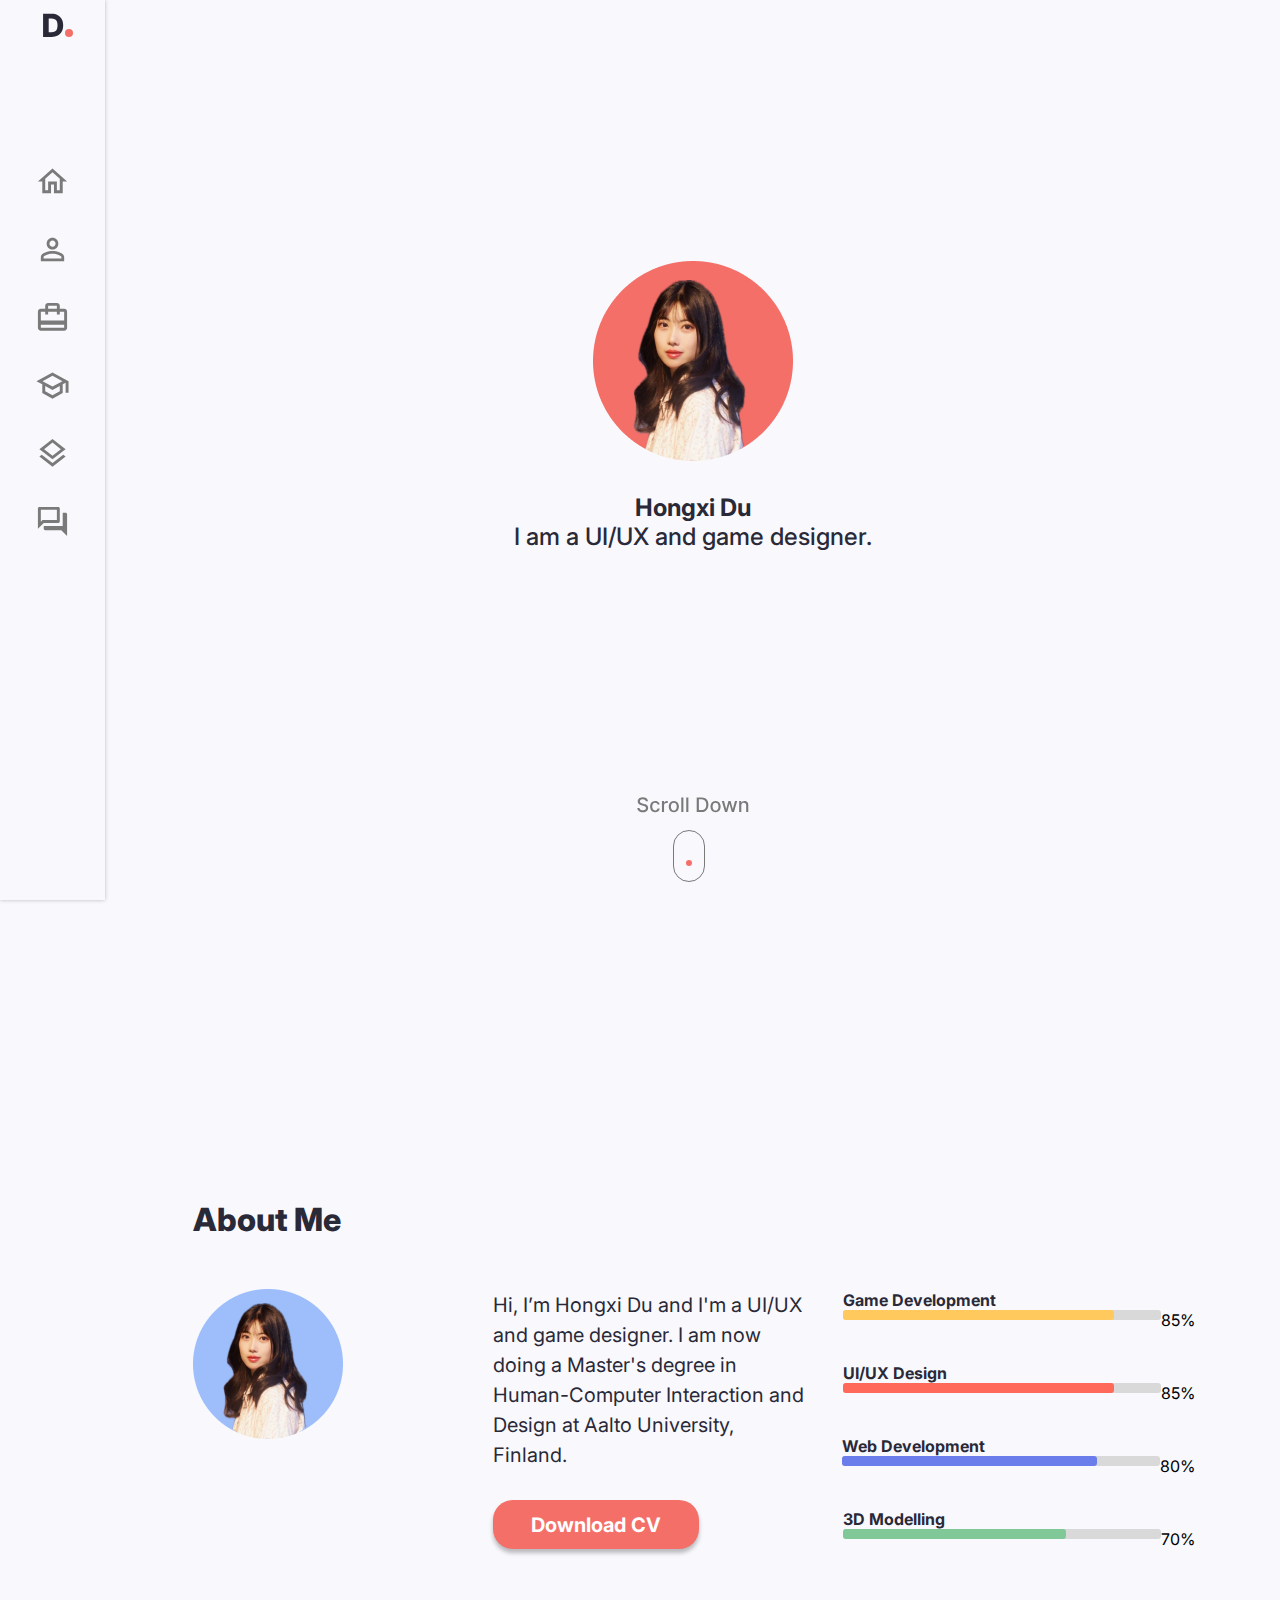
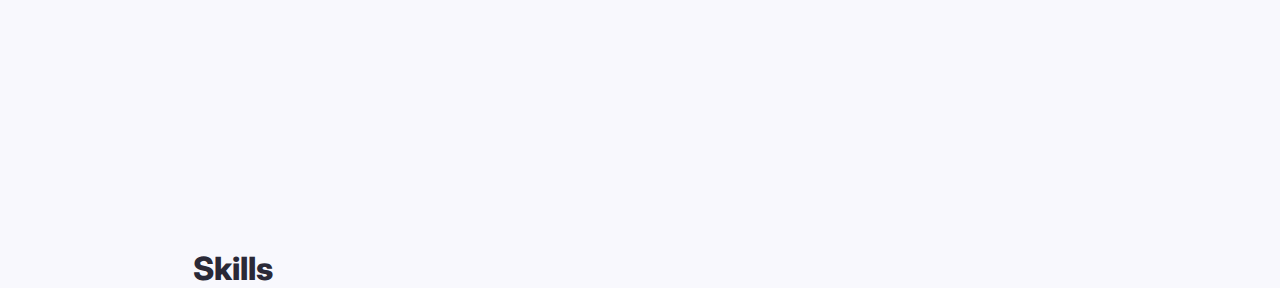
==== index.html @ 52466a4f "1st commit" ====
<html lang="en">

<head>
    <meta charset="UTF-8">
    <meta name="viewport" content="width=device-width, initial-scale=1.0">
    <title>Hongxi's Portfolio</title>
    <link rel="stylesheet" href="styles.css">
    <link href="https://fonts.googleapis.com/css2?family=Inter:wght@100;200;300;400;500;600;700;800;900&display=swap"
        rel="stylesheet">
    <script src="script.js"></script>
</head>

<body>
    <div class="navbar-container">
        <nav class="navbar">
            <a href="#home" class="logo">

                <img src="portfolio icons/Logo.svg" alt="Logo">
            </a>
            <a href="#home" class="nav-icon">
                <svg class="icon" width="35" height="35" viewBox="0 0 35 35" xmlns="http://www.w3.org/2000/svg">
                    <path
                        d="M17.5 8.29792L24.7917 14.8604V26.25H21.875V17.5H13.125V26.25H10.2084V14.8604L17.5 8.29792ZM17.5 4.375L2.91669 17.5H7.29169V29.1667H16.0417V20.4167H18.9584V29.1667H27.7084V17.5H32.0834L17.5 4.375Z" />
                </svg>
            </a>
            <a href="#about" class="nav-icon">
                <svg class="icon" width="35" height="35" viewBox="0 0 35 35" xmlns="http://www.w3.org/2000/svg">
                    <path
                        d="M17.5 8.60416C17.9022 8.60416 18.3004 8.68338 18.6719 8.83728C19.0435 8.99119 19.3811 9.21677 19.6655 9.50115C19.9499 9.78553 20.1755 10.1231 20.3294 10.4947C20.4833 10.8663 20.5625 11.2645 20.5625 11.6667C20.5625 12.0688 20.4833 12.4671 20.3294 12.8386C20.1755 13.2102 19.9499 13.5478 19.6655 13.8322C19.3811 14.1166 19.0435 14.3421 18.6719 14.496C18.3004 14.6499 17.9022 14.7292 17.5 14.7292C16.6878 14.7292 15.9088 14.4065 15.3345 13.8322C14.7601 13.2578 14.4375 12.4789 14.4375 11.6667C14.4375 10.8544 14.7601 10.0755 15.3345 9.50115C15.9088 8.92682 16.6878 8.60416 17.5 8.60416ZM17.5 21.7292C21.8312 21.7292 26.3958 23.8583 26.3958 24.7917V26.3958H8.60415V24.7917C8.60415 23.8583 13.1687 21.7292 17.5 21.7292ZM17.5 5.83333C14.2771 5.83333 11.6666 8.44374 11.6666 11.6667C11.6666 14.8896 14.2771 17.5 17.5 17.5C20.7229 17.5 23.3333 14.8896 23.3333 11.6667C23.3333 8.44374 20.7229 5.83333 17.5 5.83333ZM17.5 18.9583C13.6062 18.9583 5.83331 20.9125 5.83331 24.7917V29.1667H29.1666V24.7917C29.1666 20.9125 21.3937 18.9583 17.5 18.9583Z" />
                </svg>
            </a>
            <a href="#skills" class="nav-icon">
                <svg class="icon" width="35" height="35" viewBox="0 0 35 35" xmlns="http://www.w3.org/2000/svg">
                    <path
                        d="M29.1667 8.75H24.7917V5.83334C24.7917 4.21459 23.4938 2.91667 21.875 2.91667H13.125C11.5063 2.91667 10.2084 4.21459 10.2084 5.83334V8.75H5.83335C4.2146 8.75 2.91669 10.0479 2.91669 11.6667V27.7083C2.91669 29.3271 4.2146 30.625 5.83335 30.625H29.1667C30.7854 30.625 32.0834 29.3271 32.0834 27.7083V11.6667C32.0834 10.0479 30.7854 8.75 29.1667 8.75ZM13.125 5.83334H21.875V8.75H13.125V5.83334ZM29.1667 27.7083H5.83335V24.7917H29.1667V27.7083ZM29.1667 20.4167H5.83335V11.6667H10.2084V14.5833H13.125V11.6667H21.875V14.5833H24.7917V11.6667H29.1667V20.4167Z" />
                </svg>
            </a>
            <a href="#education" class="nav-icon">
                <svg class="icon" width="35" height="35" viewBox="0 0 35 35" xmlns="http://www.w3.org/2000/svg">
                    <path
                        d="M17.5 4.375L1.45831 13.125L7.29165 16.3042V25.0542L17.5 30.625L27.7083 25.0542V16.3042L30.625 14.7146V24.7917H33.5416V13.125L17.5 4.375ZM27.4458 13.125L17.5 18.55L7.55415 13.125L17.5 7.7L27.4458 13.125ZM24.7916 23.3188L17.5 27.3L10.2083 23.3188V17.8938L17.5 21.875L24.7916 17.8938V23.3188Z" />
                </svg>
            </a>
            <a href="#projects" class="nav-icon">
                <svg class="icon" width="35" height="35" viewBox="0 0 35 35" xmlns="http://www.w3.org/2000/svg">
                    <path
                        d="M17.4854 27.0375L6.7375 18.6813L4.375 20.5187L17.5 30.7271L30.625 20.5187L28.2479 18.6667L17.4854 27.0375ZM17.5 23.3333L28.2333 14.9771L30.625 13.125L17.5 2.91667L4.375 13.125L6.75208 14.9771L17.5 23.3333ZM17.5 6.60625L25.8708 13.125L17.5 19.6438L9.12917 13.125L17.5 6.60625Z" />
                </svg>
            </a>
            <a href="#contact" class="nav-icon">
                <svg class="icon" width="35" height="35" viewBox="0 0 35 35" xmlns="http://www.w3.org/2000/svg">
                    <path
                        d="M21.875 5.83333V16.0417H7.5396L5.83335 17.7479V5.83333H21.875ZM23.3334 2.91667H4.37502C3.57294 2.91667 2.91669 3.57292 2.91669 4.375V24.7917L8.75002 18.9583H23.3334C24.1354 18.9583 24.7917 18.3021 24.7917 17.5V4.375C24.7917 3.57292 24.1354 2.91667 23.3334 2.91667ZM30.625 8.75H27.7084V21.875H8.75002V24.7917C8.75002 25.5938 9.40627 26.25 10.2084 26.25H26.25L32.0834 32.0833V10.2083C32.0834 9.40625 31.4271 8.75 30.625 8.75Z" />
                </svg>
            </a>
        </nav>
    </div>

    <main>
        <section id="home" class="home-container">
            <div class="profile">
                <img src="portfolio icons/Photo.png" alt="Profile photo">
                <p class="profile-title">Hongxi Du</p>
                <p class="profile-description">I am a UI/UX and game designer. </p>
            </div>
            <div class="scroll-container">
                <a href="#about">
                    <svg width="114" height="89" viewBox="0 0 114 89" fill="none" xmlns="http://www.w3.org/2000/svg">
                        <rect x="37.5" y="37.5" width="31" height="51" rx="15.5" stroke="#7A7A7A" />
                        <circle cx="53" cy="70" r="3" fill="#F56F69" />
                        <path
                            d="M9.82227 8.27557C9.74651 7.60322 9.43401 7.08239 8.88477 6.71307C8.33552 6.33902 7.64424 6.15199 6.8109 6.15199C6.21431 6.15199 5.69821 6.24669 5.26261 6.43608C4.827 6.62074 4.48846 6.87642 4.24698 7.20312C4.01024 7.52509 3.89187 7.89205 3.89187 8.30398C3.89187 8.64962 3.97236 8.94792 4.13335 9.19886C4.29907 9.44981 4.5145 9.66051 4.77965 9.83097C5.04954 9.99669 5.33836 10.1364 5.64613 10.25C5.95389 10.3589 6.24982 10.4489 6.53391 10.5199L7.95437 10.8892C8.41838 11.0028 8.89424 11.1567 9.38192 11.3509C9.86961 11.545 10.3218 11.8007 10.7385 12.1179C11.1551 12.4351 11.4913 12.8281 11.747 13.2969C12.0074 13.7656 12.1376 14.3267 12.1376 14.9801C12.1376 15.804 11.9245 16.5355 11.4984 17.1747C11.077 17.8139 10.4638 18.3182 9.65891 18.6875C8.85872 19.0568 7.89045 19.2415 6.75408 19.2415C5.66507 19.2415 4.72283 19.0687 3.92738 18.723C3.13192 18.3774 2.50929 17.8873 2.05948 17.2528C1.60967 16.6136 1.36109 15.8561 1.31374 14.9801H3.51545C3.55806 15.5057 3.72852 15.9437 4.02681 16.294C4.32984 16.6397 4.71573 16.8977 5.18448 17.0682C5.65797 17.2339 6.17643 17.3168 6.73988 17.3168C7.36014 17.3168 7.91175 17.2197 8.39471 17.0256C8.8824 16.8267 9.26592 16.5521 9.54528 16.2017C9.82463 15.8466 9.96431 15.4323 9.96431 14.9588C9.96431 14.5279 9.84121 14.1752 9.59499 13.9006C9.35352 13.6259 9.02444 13.3987 8.60778 13.2188C8.19585 13.0388 7.72946 12.8802 7.20863 12.7429L5.48988 12.2741C4.32511 11.9569 3.40181 11.4905 2.71999 10.875C2.04291 10.2595 1.70437 9.44508 1.70437 8.43182C1.70437 7.59375 1.93164 6.86222 2.38619 6.23722C2.84073 5.61222 3.45626 5.12689 4.23278 4.78125C5.00929 4.43087 5.88524 4.25568 6.86062 4.25568C7.84547 4.25568 8.71431 4.4285 9.46715 4.77415C10.2247 5.11979 10.8213 5.59564 11.2569 6.2017C11.6925 6.80303 11.9198 7.49432 11.9387 8.27557H9.82227ZM19.1848 19.2202C18.129 19.2202 17.2199 18.9811 16.4576 18.5028C15.7 18.0199 15.1176 17.3546 14.7104 16.5071C14.3032 15.6596 14.0996 14.6889 14.0996 13.5952C14.0996 12.4872 14.3079 11.5095 14.7246 10.6619C15.1413 9.80966 15.7284 9.14441 16.486 8.66619C17.2435 8.18797 18.1361 7.94886 19.1635 7.94886C19.9921 7.94886 20.7308 8.10275 21.3794 8.41051C22.0281 8.71354 22.5513 9.13968 22.949 9.68892C23.3515 10.2382 23.5906 10.8797 23.6664 11.6136H21.5996C21.486 11.1023 21.2256 10.6619 20.8184 10.2926C20.4159 9.9233 19.8761 9.73864 19.199 9.73864C18.6072 9.73864 18.0887 9.89489 17.6436 10.2074C17.2033 10.5152 16.86 10.9555 16.6138 11.5284C16.3676 12.0966 16.2445 12.7689 16.2445 13.5455C16.2445 14.3409 16.3652 15.0275 16.6067 15.6051C16.8482 16.1828 17.1891 16.6302 17.6294 16.9474C18.0745 17.2647 18.5977 17.4233 19.199 17.4233C19.6015 17.4233 19.9661 17.3499 20.2928 17.2031C20.6242 17.0516 20.9012 16.8362 21.1238 16.5568C21.351 16.2775 21.5096 15.9413 21.5996 15.5483H23.6664C23.5906 16.2538 23.361 16.8835 22.9775 17.4375C22.5939 17.9915 22.0802 18.4271 21.4363 18.7443C20.7971 19.0616 20.0466 19.2202 19.1848 19.2202ZM25.9373 19V8.09091H27.9899V9.82386H28.1035C28.3024 9.23674 28.6528 8.77509 29.1547 8.43892C29.6613 8.09801 30.2342 7.92756 30.8734 7.92756C31.006 7.92756 31.1622 7.93229 31.3422 7.94176C31.5268 7.95123 31.6712 7.96307 31.7754 7.97727V10.0085C31.6902 9.98485 31.5386 9.95881 31.3208 9.9304C31.103 9.89725 30.8852 9.88068 30.6674 9.88068C30.1655 9.88068 29.7181 9.98722 29.3251 10.2003C28.9368 10.4086 28.6291 10.6998 28.4018 11.0739C28.1745 11.4432 28.0609 11.8646 28.0609 12.3381V19H25.9373ZM37.8176 19.2202C36.7949 19.2202 35.9024 18.9858 35.1401 18.517C34.3778 18.0483 33.7859 17.3925 33.3645 16.5497C32.9431 15.7069 32.7324 14.7221 32.7324 13.5952C32.7324 12.4635 32.9431 11.474 33.3645 10.6264C33.7859 9.77888 34.3778 9.12074 35.1401 8.65199C35.9024 8.18324 36.7949 7.94886 37.8176 7.94886C38.8404 7.94886 39.7329 8.18324 40.4952 8.65199C41.2575 9.12074 41.8494 9.77888 42.2708 10.6264C42.6922 11.474 42.9029 12.4635 42.9029 13.5952C42.9029 14.7221 42.6922 15.7069 42.2708 16.5497C41.8494 17.3925 41.2575 18.0483 40.4952 18.517C39.7329 18.9858 38.8404 19.2202 37.8176 19.2202ZM37.8248 17.4375C38.4876 17.4375 39.0369 17.2623 39.4725 16.9119C39.9081 16.5616 40.2301 16.0952 40.4384 15.5128C40.6515 14.9304 40.758 14.2888 40.758 13.5881C40.758 12.892 40.6515 12.2528 40.4384 11.6705C40.2301 11.0833 39.9081 10.6122 39.4725 10.2571C39.0369 9.90199 38.4876 9.72443 37.8248 9.72443C37.1571 9.72443 36.6032 9.90199 36.1628 10.2571C35.7272 10.6122 35.4029 11.0833 35.1898 11.6705C34.9815 12.2528 34.8773 12.892 34.8773 13.5881C34.8773 14.2888 34.9815 14.9304 35.1898 15.5128C35.4029 16.0952 35.7272 16.5616 36.1628 16.9119C36.6032 17.2623 37.1571 17.4375 37.8248 17.4375ZM47.3968 4.45455V19H45.2733V4.45455H47.3968ZM52.3773 4.45455V19H50.2537V4.45455H52.3773ZM65.4064 19H60.6976V4.45455H65.5556C66.9808 4.45455 68.2047 4.74574 69.2275 5.32812C70.2502 5.90578 71.0338 6.73674 71.5783 7.82102C72.1275 8.90057 72.4022 10.1955 72.4022 11.706C72.4022 13.2211 72.1252 14.5232 71.5712 15.6122C71.022 16.7012 70.2265 17.5393 69.1848 18.1264C68.1432 18.7088 66.8837 19 65.4064 19ZM62.8922 17.0824H65.2857C66.3936 17.0824 67.3146 16.8741 68.0485 16.4574C68.7824 16.036 69.3316 15.4276 69.6962 14.6321C70.0608 13.8319 70.2431 12.8565 70.2431 11.706C70.2431 10.5649 70.0608 9.59659 69.6962 8.80114C69.3364 8.00568 68.7989 7.40199 68.084 6.99006C67.369 6.57812 66.4812 6.37216 65.4206 6.37216H62.8922V17.0824ZM79.5559 19.2202C78.5332 19.2202 77.6407 18.9858 76.8784 18.517C76.1161 18.0483 75.5242 17.3925 75.1028 16.5497C74.6814 15.7069 74.4707 14.7221 74.4707 13.5952C74.4707 12.4635 74.6814 11.474 75.1028 10.6264C75.5242 9.77888 76.1161 9.12074 76.8784 8.65199C77.6407 8.18324 78.5332 7.94886 79.5559 7.94886C80.5787 7.94886 81.4712 8.18324 82.2335 8.65199C82.9958 9.12074 83.5877 9.77888 84.0091 10.6264C84.4305 11.474 84.6412 12.4635 84.6412 13.5952C84.6412 14.7221 84.4305 15.7069 84.0091 16.5497C83.5877 17.3925 82.9958 18.0483 82.2335 18.517C81.4712 18.9858 80.5787 19.2202 79.5559 19.2202ZM79.563 17.4375C80.2259 17.4375 80.7752 17.2623 81.2108 16.9119C81.6464 16.5616 81.9683 16.0952 82.1767 15.5128C82.3897 14.9304 82.4963 14.2888 82.4963 13.5881C82.4963 12.892 82.3897 12.2528 82.1767 11.6705C81.9683 11.0833 81.6464 10.6122 81.2108 10.2571C80.7752 9.90199 80.2259 9.72443 79.563 9.72443C78.8954 9.72443 78.3414 9.90199 77.9011 10.2571C77.4655 10.6122 77.1412 11.0833 76.9281 11.6705C76.7198 12.2528 76.6156 12.892 76.6156 13.5881C76.6156 14.2888 76.7198 14.9304 76.9281 15.5128C77.1412 16.0952 77.4655 16.5616 77.9011 16.9119C78.3414 17.2623 78.8954 17.4375 79.563 17.4375ZM89.0446 19L85.8343 8.09091H88.0289L90.1667 16.1023H90.2733L92.4181 8.09091H94.6127L96.7434 16.0668H96.85L98.9735 8.09091H101.168L97.965 19H95.7988L93.5829 11.1236H93.4196L91.2037 19H89.0446ZM105.307 12.5227V19H103.183V8.09091H105.222V9.86648H105.357C105.608 9.28883 106.001 8.82481 106.536 8.47443C107.075 8.12405 107.755 7.94886 108.574 7.94886C109.317 7.94886 109.968 8.10511 110.527 8.41761C111.086 8.72538 111.519 9.18466 111.827 9.79545C112.135 10.4062 112.289 11.1615 112.289 12.0611V19H110.165V12.3168C110.165 11.526 109.959 10.9081 109.547 10.4631C109.135 10.0133 108.569 9.78835 107.85 9.78835C107.357 9.78835 106.919 9.89489 106.536 10.108C106.157 10.321 105.856 10.6335 105.634 11.0455C105.416 11.4527 105.307 11.9451 105.307 12.5227Z"
                            fill="#7A7A7A" />
                    </svg>
                </a>
            </div>
        </section>

        <section id="about" class="container-offset">
            <div class="about-container">
                <div class="about-left">
                    <p class="title">About Me</p>
                    <div class="about-photo">
                        <img src="portfolio icons/Photosmall.png" alt="Photo">
                    </div>
                </div>

                <div class="about-right">
                    <div class="about-description">
                        <p class="des-text">Hi, I’m Hongxi Du and I'm a UI/UX and game designer. I am now doing a Master's degree in
                            Human-Computer Interaction and Design at Aalto University, Finland.</p>
                        <button class="des-button">Download CV</button>
                    </div>
                    <div class="skills-bar">
                        <div class="bar">
                            <p class="bar-title">Game Development</p>
                            <div class="bar-container">
                                <div class="bar-grey">
                                    <div class="bar-yellow">
                                    </div>
                                </div>
                                <p class="percentage">85%</p>
                            </div>
                        </div>
                        <div class="bar">
                            <p class="bar-title">UI/UX Design</p>
                            <div class="bar-container">
                                <div class="bar-grey">
                                    <div class="bar-red">
                                    </div>
                                </div>
                                <p class="percentage">85%</p>
                            </div>
                        </div>
                        <div class="bar">
                            <p class="bar-title">Web Development</p>
                            <div class="bar-container">
                                <div class="bar-grey">
                                    <div class="bar-blue">
                                    </div>
                                </div>
                                <p class="percentage">80%</p>
                            </div>
                        </div>
                        <div class="bar">
                            <p class="bar-title">3D Modelling</p>
                            <div class="bar-container">
                                <div class="bar-grey">
                                    <div class="bar-green">
                                    </div>
                                </div>
                                <p class="percentage">70%</p>
                            </div>
                        </div>
                    </div>
                </div>
            </div>
        </section>

        <section id="skills" class="container-offset">
            <div class="skills-container">
                <p class="title">Skills</p>
                <div class="skill-blocks">
                    <div class="block">
                        
                    </div>
                </div>
            </div>
        </section>

        <section id="education">
            <!--education-->
        </section>

        <section id="projects">
            <!--projects-->
        </section>

        <section id="contact">
            <!--contact-->
        </section>
    </main>

</body>

</html>
---- styles.css ----
* {
    background-color: #f8f8fd;
    box-sizing: border-box;
    margin: 0;
    padding: 0;
}

body,
html {
    width: 100%;
    height: 100%;
    font-family: 'Inter', sans-serif;
}

.navbar-container {
    position: fixed;
    width: fit-content;
    z-index: 1000;
}

.navbar {
    display: flex;
    flex-direction: column;
    width: 105px;
    height: 100vh;
    align-items: center;
    top: 0%;
    left: 0%;
    box-shadow: 0px 0px 4px 0px rgba(0, 0, 0, 0.25);
}

.logo {
    margin-bottom: 114px;
}

.nav-icon {
    margin-bottom: 33px;
}

.icon {
    fill: #7A7A7A;
}

.icon:hover {
    fill: #f56f69;
    /* Color on hover */
}

.home-container {
    display: flex;
    flex-direction: column;
    justify-content: center;
    /* Center horizontally */
    height: 100vh;
    /* Full viewport height */
    margin-left: 105px;
    /* Offset by the width of the navbar */
    width: calc(100% - 105px);
    /* Take the remaining width */
}

.profile {
    display: flex;
    flex-direction: column;
    width: fit-content;
    align-self: center;
    margin-bottom: 242px;
    margin-top: 242px;
}

.profile p {
    margin: 0px;
}

.profile img {
    display: flex;
    justify-content: center;
    align-items: center;
    align-self: center;
    margin-bottom: 32px;
}

.profile-title {
    color: #2A2937;
    text-align: center;
    font-family: Inter;
    font-size: 24px;
    font-style: normal;
    font-weight: 700;
    line-height: normal;
    margin-bottom: 7px;
}

.profile-description {
    color: #2A2937;
    text-align: center;
    font-family: Inter;
    font-size: 24px;
    font-style: normal;
    font-weight: 500;
    line-height: normal;
}

.scroll-container {
    align-self: center;
    cursor: pointer;
}

.container-offset {
    width: calc(100% - 281px);
    margin-left: 193px;
    margin-right: 88px;
}

.about-container {
    margin-top: 300px;
    display: flex;
    height: fit-content;
}

.about-left {
    width: 30%;
}

.about-right {
    width: 70%;
    display: flex;
    margin-bottom: 300px;
}

.title {
    color: #2A2937;
    font-family: Inter;
    font-size: 32px;
    font-style: normal;
    font-weight: 800;
    line-height: normal;
}

.about-photo {
    margin-top: 50px;
}

.about-description {
    width: 50%;
    margin-top: 90px;
}

.des-text {
    width: 90%;
    color: #2A2937;
    font-family: Inter;
    font-size: 20px;
    font-style: normal;
    font-weight: 400;
    line-height: 30px;
    margin-bottom: 30px;
}

.des-button {
    color: #ffffff;
    background-color: #f56f69;
    font-family: Inter;
    text-align: center;
    font-size: 20px;
    font-style: normal;
    font-weight: 700;
    line-height: 30px;
    border: none;
    width: 206px;
    height: 49px;
    border-radius: 20px;
    box-shadow: 0px 4px 4px 0px rgba(0, 0, 0, 0.25);
    cursor: pointer;
}

.des-button :hover {
    width: 150%;
}

.skills-bar {
    width: 50%;
    margin-top: 90px;
    display: flex;
    flex-direction: column;
    flex-wrap: wrap;
    justify-content: space-between;
    position: relative;
    align-items: flex-end;
}

.bar-container {
    display: flex;
}

.bar-title {
    color: #2A2937;
    font-family: Inter;
    font-size: 16px;
    font-style: normal;
    font-weight: 700;
    line-height: normal;
}

.bar-grey {
    background-color: #d9d9d9;
    /* Light grey color for the unfilled part of the skill bar */
    border-radius: 3px;
    /* Optional: rounds the corners of the bar */
    width: 318px;
    /* Full width of the container */
    height: 10px;
    /* Height of the skill bar */
}

.bar-yellow {
    background-color: #ffc95e;
    /* Light grey color for the unfilled part of the skill bar */
    border-radius: 3px;
    /* Optional: rounds the corners of the bar */
    width: 270.3px;
    /* Full width of the container */
    height: 10px;
}

.bar-red {
    background-color: #FE695A;
    /* Light grey color for the unfilled part of the skill bar */
    border-radius: 3px;
    /* Optional: rounds the corners of the bar */
    width: 270.3px;
    /* Full width of the container */
    height: 10px;
}

.bar-blue {
    background-color: #6B7CEB;
    /* Light grey color for the unfilled part of the skill bar */
    border-radius: 3px;
    /* Optional: rounds the corners of the bar */
    width: 254.4px;
    /* Full width of the container */
    height: 10px;
}

.bar-green {
    background-color: #80C898;
    /* Light grey color for the unfilled part of the skill bar */
    border-radius: 3px;
    /* Optional: rounds the corners of the bar */
    width: 222.6px;
    /* Full width of the container */
    height: 10px;
}
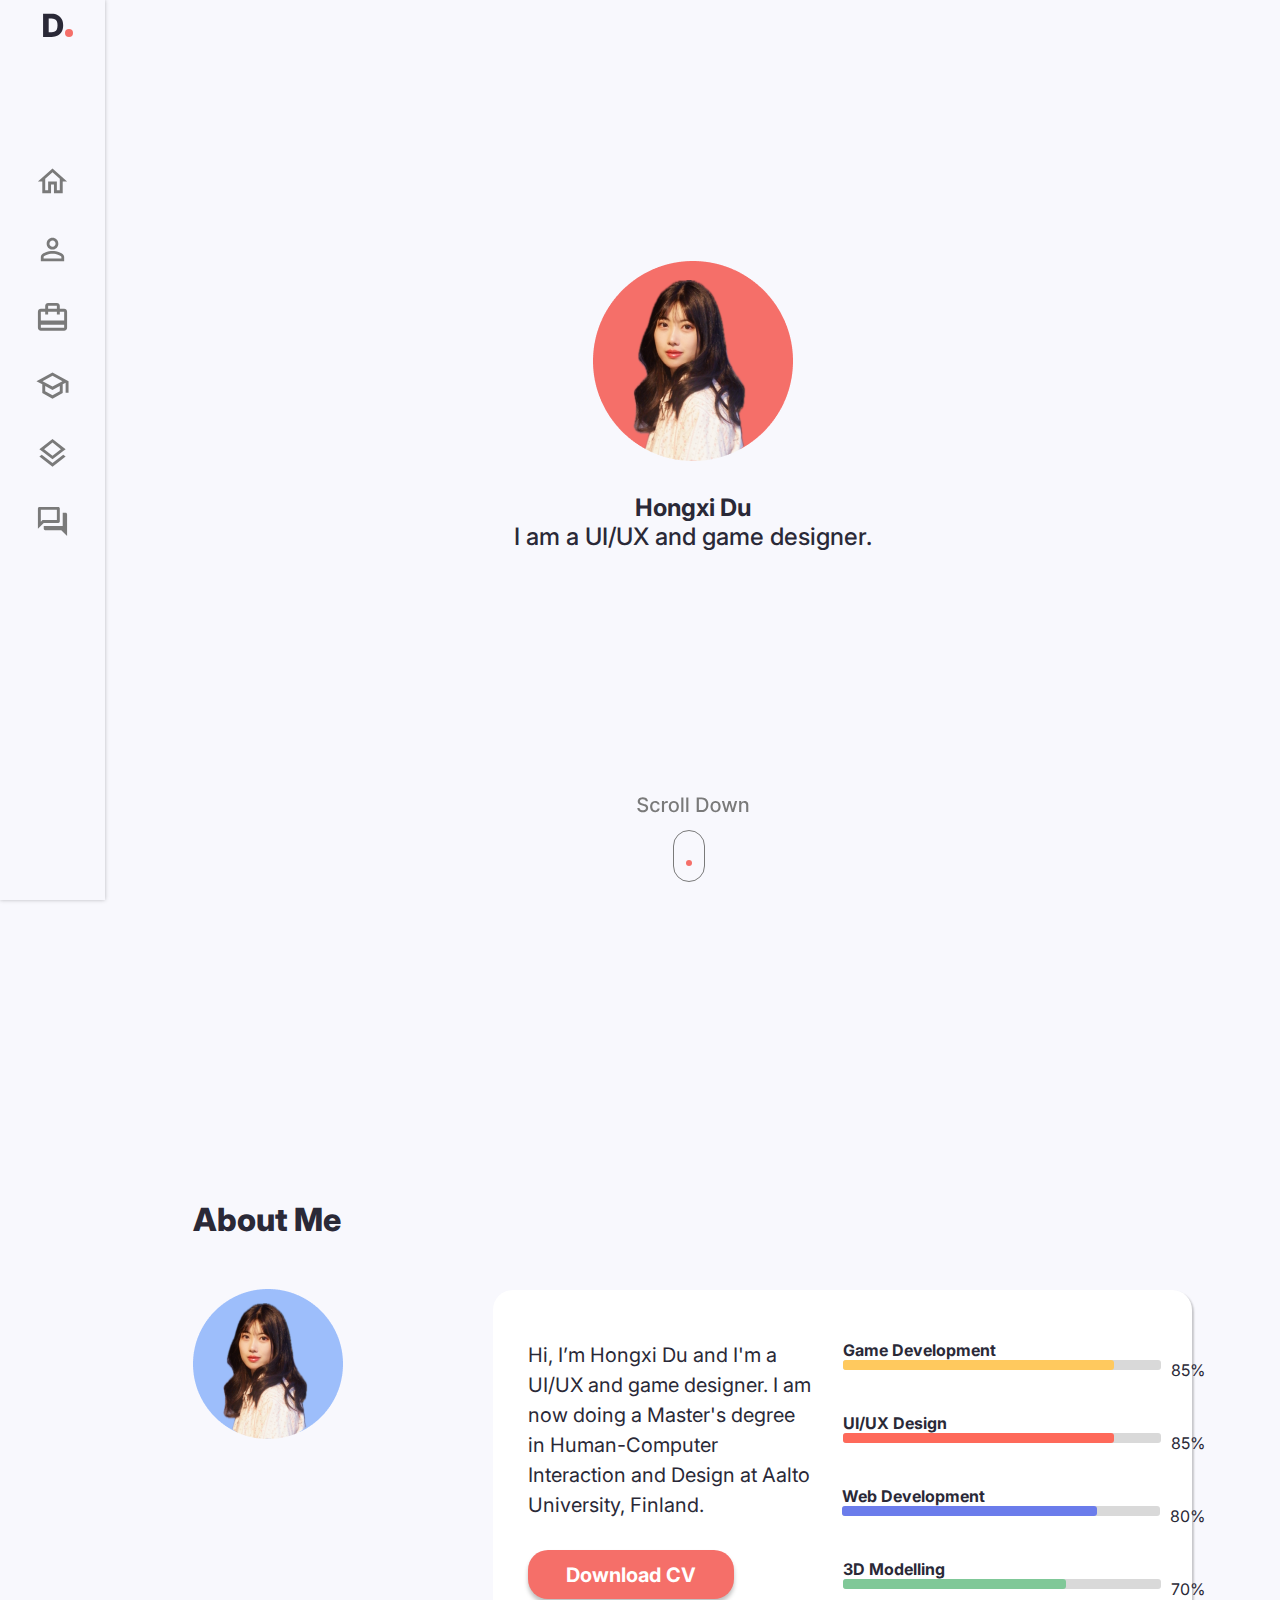
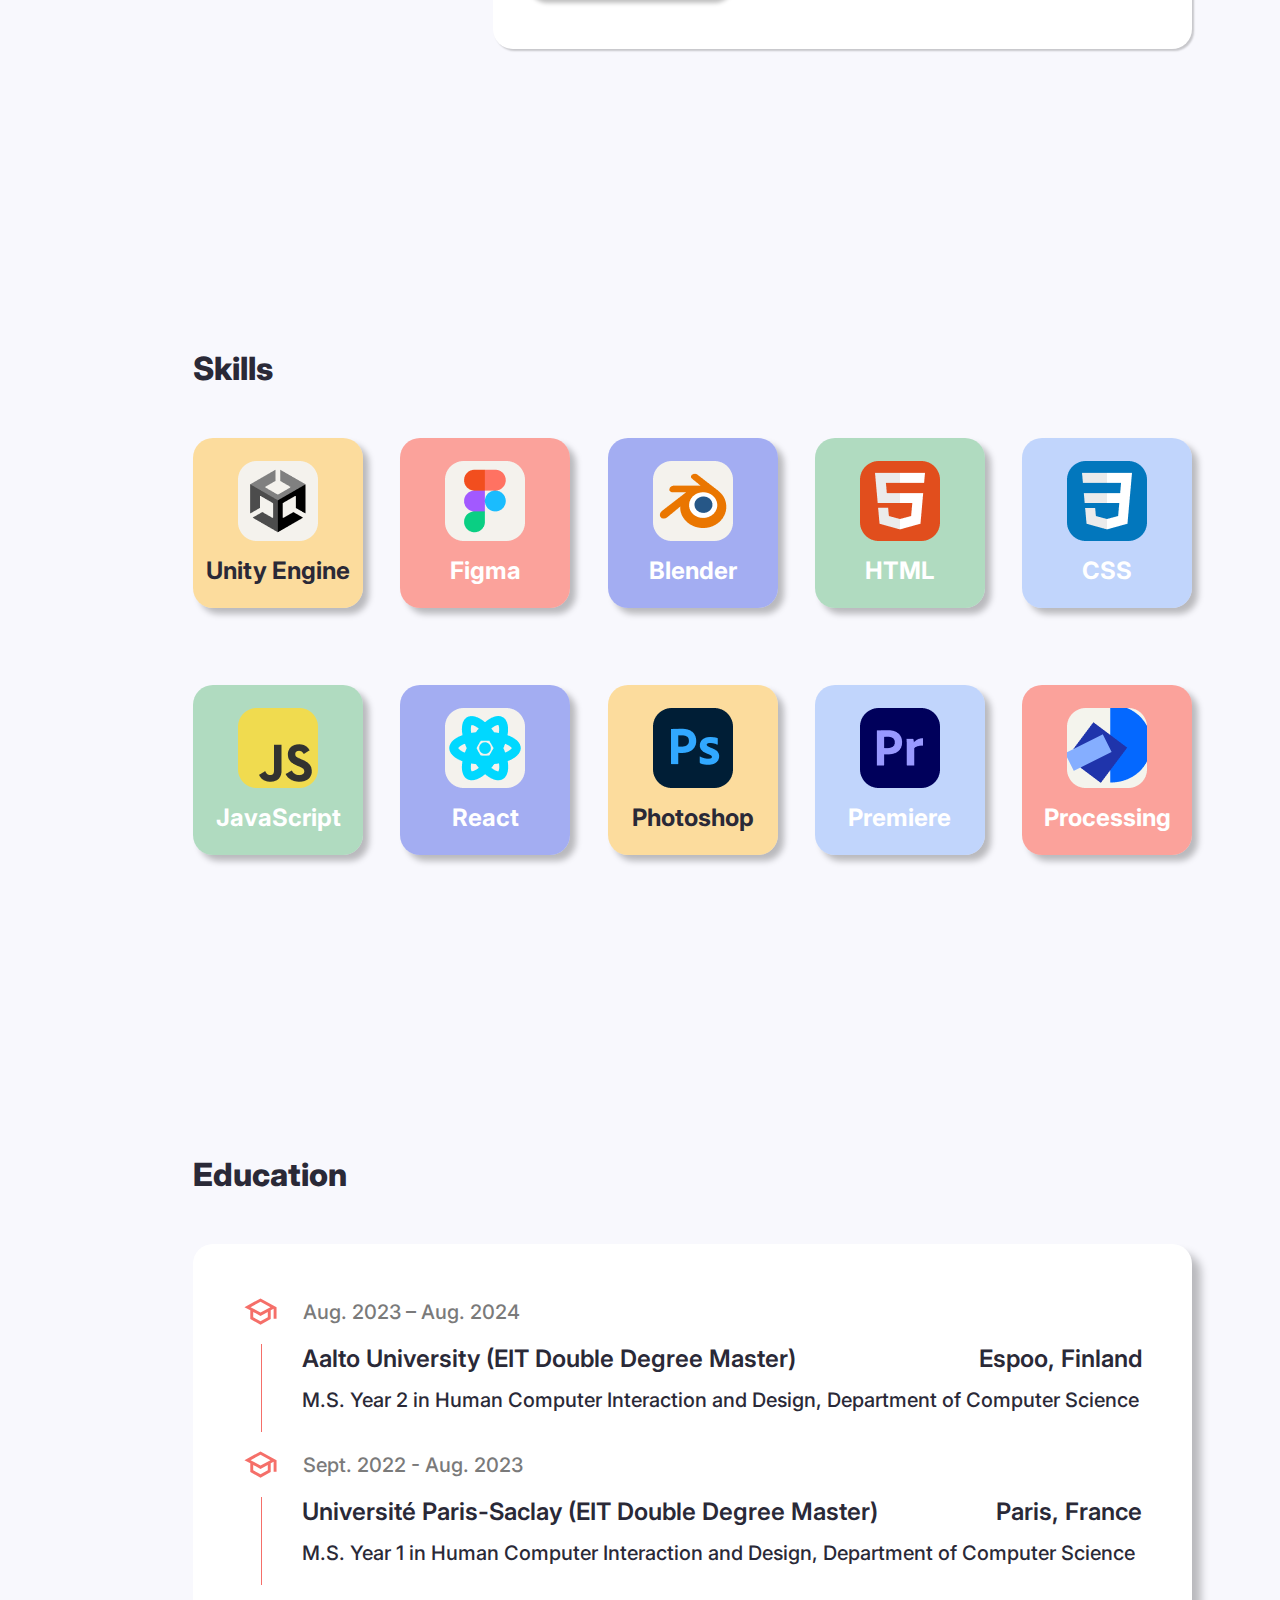
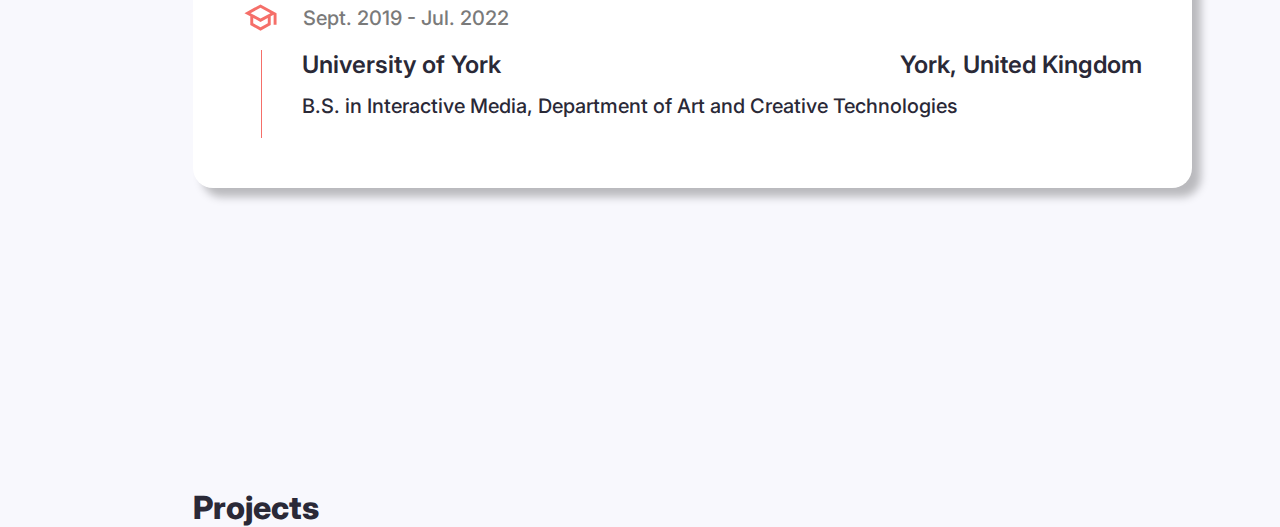
==== commit 3d51469a: "2nd commit" ====
--- a/index.html
+++ b/index.html
@@ -86,50 +86,52 @@
                 </div>
 
                 <div class="about-right">
-                    <div class="about-description">
-                        <p class="des-text">Hi, I’m Hongxi Du and I'm a UI/UX and game designer. I am now doing a Master's degree in
-                            Human-Computer Interaction and Design at Aalto University, Finland.</p>
-                        <button class="des-button">Download CV</button>
-                    </div>
-                    <div class="skills-bar">
-                        <div class="bar">
-                            <p class="bar-title">Game Development</p>
-                            <div class="bar-container">
-                                <div class="bar-grey">
-                                    <div class="bar-yellow">
+                    <div class="about-right-background">
+                        <div class="about-description">
+                            <p class="des-text">Hi, I’m Hongxi Du and I'm a UI/UX and game designer. I am now doing a Master's degree in
+                                Human-Computer Interaction and Design at Aalto University, Finland.</p>
+                            <button class="des-button">Download CV</button>
+                        </div>
+                        <div class="skills-bar">
+                            <div class="bar">
+                                <p class="bar-title">Game Development</p>
+                                <div class="bar-container">
+                                    <div class="bar-grey">
+                                        <div class="bar-yellow">
+                                        </div>
                                     </div>
+                                    <p class="percentage">85%</p>
                                 </div>
-                                <p class="percentage">85%</p>
-                            </div>
-                        </div>
-                        <div class="bar">
-                            <p class="bar-title">UI/UX Design</p>
-                            <div class="bar-container">
-                                <div class="bar-grey">
-                                    <div class="bar-red">
+                            </div>
+                            <div class="bar">
+                                <p class="bar-title">UI/UX Design</p>
+                                <div class="bar-container">
+                                    <div class="bar-grey">
+                                        <div class="bar-red">
+                                        </div>
                                     </div>
+                                    <p class="percentage">85%</p>
                                 </div>
-                                <p class="percentage">85%</p>
-                            </div>
-                        </div>
-                        <div class="bar">
-                            <p class="bar-title">Web Development</p>
-                            <div class="bar-container">
-                                <div class="bar-grey">
-                                    <div class="bar-blue">
+                            </div>
+                            <div class="bar">
+                                <p class="bar-title">Web Development</p>
+                                <div class="bar-container">
+                                    <div class="bar-grey">
+                                        <div class="bar-blue">
+                                        </div>
                                     </div>
+                                    <p class="percentage">80%</p>
                                 </div>
-                                <p class="percentage">80%</p>
-                            </div>
-                        </div>
-                        <div class="bar">
-                            <p class="bar-title">3D Modelling</p>
-                            <div class="bar-container">
-                                <div class="bar-grey">
-                                    <div class="bar-green">
+                            </div>
+                            <div class="bar">
+                                <p class="bar-title">3D Modelling</p>
+                                <div class="bar-container">
+                                    <div class="bar-grey">
+                                        <div class="bar-green">
+                                        </div>
                                     </div>
+                                    <p class="percentage">70%</p>
                                 </div>
-                                <p class="percentage">70%</p>
                             </div>
                         </div>
                     </div>
@@ -141,19 +143,181 @@
             <div class="skills-container">
                 <p class="title">Skills</p>
                 <div class="skill-blocks">
-                    <div class="block">
-                        
+                    <div class="block-yellow">
+                        <div class="skills-logo">
+                            <img src="portfolio icons/Unity-Light 1.png" alt="Unity">
+                        </div>
+                        <p class="skills-text-black">
+                            Unity Engine
+                        </p>
+                    </div>
+                    <div class="block-red">
+                        <div class="skills-logo">
+                            <img src="portfolio icons/Figma-Light 1.png" alt="Unity">
+                        </div>
+                        <p class="skills-text">
+                            Figma
+                        </p>
+                    </div>
+                    <div class="block-blue">
+                        <div class="skills-logo">
+                            <img src="portfolio icons/Blender-Light 1.png" alt="Unity">
+                        </div>
+                        <p class="skills-text">
+                            Blender
+                        </p>
+                    </div>
+                    <div class="block-green">
+                        <div class="skills-logo">
+                            <img src="portfolio icons/skill-icons_html.png" alt="Unity">
+                        </div>
+                        <p class="skills-text">
+                            HTML
+                        </p>
+                    </div>
+                    <div class="block-lightblue">
+                        <div class="skills-logo">
+                            <img src="portfolio icons/skill-icons_css.png" alt="Unity">
+                        </div>
+                        <p class="skills-text">
+                            CSS
+                        </p>
+                    </div>
+                    <div class="block-green">
+                        <div class="skills-logo">
+                            <img src="portfolio icons/JavaScript 1.png" alt="Unity">
+                        </div>
+                        <p class="skills-text">
+                            JavaScript
+                        </p>
+                    </div>
+                    <div class="block-blue">
+                        <div class="skills-logo">
+                            <img src="portfolio icons/React-Light 1.png" alt="Unity">
+                        </div>
+                        <p class="skills-text">
+                            React
+                        </p>
+                    </div>
+                    <div class="block-yellow">
+                        <div class="skills-logo">
+                            <img src="portfolio icons/Photoshop 1.png" alt="Unity">
+                        </div>
+                        <p class="skills-text-black">
+                            Photoshop
+                        </p>
+                    </div>
+                    <div class="block-lightblue">
+                        <div class="skills-logo">
+                            <img src="portfolio icons/Premiere 1.png" alt="Unity">
+                        </div>
+                        <p class="skills-text">
+                            Premiere
+                        </p>
+                    </div>
+                    <div class="block-red">
+                        <div class="skills-logo">
+                            <img src="portfolio icons/Processing-Light 1.png" alt="Unity">
+                        </div>
+                        <p class="skills-text">
+                            Processing
+                        </p>
                     </div>
                 </div>
             </div>
         </section>
 
-        <section id="education">
-            <!--education-->
-        </section>
-
-        <section id="projects">
-            <!--projects-->
+        <section id="education" class="container-offset">
+            <div class="education-container">
+                <p class="title">
+                    Education
+                </p>
+                <div class="edu-block">
+                    <div class="edu-section">
+                        <div class="section-top">
+                            <div class="edu-logo">
+                                <svg width="35" height="35" viewBox="0 0 35 35" fill="none" xmlns="http://www.w3.org/2000/svg">
+                                    <path d="M17.5 4.375L1.45831 13.125L7.29165 16.3042V25.0542L17.5 30.625L27.7083 25.0542V16.3042L30.625 14.7146V24.7917H33.5416V13.125L17.5 4.375ZM27.4458 13.125L17.5 18.55L7.55415 13.125L17.5 7.7L27.4458 13.125ZM24.7916 23.3188L17.5 27.3L10.2083 23.3188V17.8938L17.5 21.875L24.7916 17.8938V23.3188Z" fill="#f56f69"/>
+                                    </svg>                                    
+                            </div>
+                            <p class="edu-time">
+                                Aug. 2023 – Aug. 2024
+                            </p>
+                        </div>
+                        <div class="section-bottom">
+                            <div class="section-middle">
+                                <p class="edu-name">
+                                    Aalto University (EIT Double Degree Master)
+                                </p>
+                                <p class="edu-location">
+                                    Espoo, Finland
+                                </p>
+                            </div>
+                            <p class="edu-description">
+                                M.S. Year 2 in Human Computer Interaction and Design, Department of Computer Science
+                            </p>
+                        </div>
+                    </div>
+                    <div class="edu-section">
+                        <div class="section-top">
+                            <div class="edu-logo">
+                                <svg width="35" height="35" viewBox="0 0 35 35" fill="none" xmlns="http://www.w3.org/2000/svg">
+                                    <path d="M17.5 4.375L1.45831 13.125L7.29165 16.3042V25.0542L17.5 30.625L27.7083 25.0542V16.3042L30.625 14.7146V24.7917H33.5416V13.125L17.5 4.375ZM27.4458 13.125L17.5 18.55L7.55415 13.125L17.5 7.7L27.4458 13.125ZM24.7916 23.3188L17.5 27.3L10.2083 23.3188V17.8938L17.5 21.875L24.7916 17.8938V23.3188Z" fill="#f56f69"/>
+                                    </svg>                                    
+                            </div>
+                            <p class="edu-time">
+                                Sept. 2022 - Aug. 2023
+                            </p>
+                        </div>
+                        <div class="section-bottom">
+                            <div class="section-middle">
+                                <p class="edu-name">
+                                    Université Paris-Saclay (EIT Double Degree Master)
+                                </p>
+                                <p class="edu-location">
+                                    Paris, France
+                                </p>
+                            </div>
+                            <p class="edu-description">
+                                M.S. Year 1 in Human Computer Interaction and Design, Department of Computer Science
+                            </p>
+                        </div>
+                    </div>
+                    <div class="edu-section">
+                        <div class="section-top">
+                            <div class="edu-logo">
+                                <svg width="35" height="35" viewBox="0 0 35 35" fill="none" xmlns="http://www.w3.org/2000/svg">
+                                    <path d="M17.5 4.375L1.45831 13.125L7.29165 16.3042V25.0542L17.5 30.625L27.7083 25.0542V16.3042L30.625 14.7146V24.7917H33.5416V13.125L17.5 4.375ZM27.4458 13.125L17.5 18.55L7.55415 13.125L17.5 7.7L27.4458 13.125ZM24.7916 23.3188L17.5 27.3L10.2083 23.3188V17.8938L17.5 21.875L24.7916 17.8938V23.3188Z" fill="#f56f69"/>
+                                    </svg>                                    
+                            </div>
+                            <p class="edu-time">
+                                Sept. 2019 - Jul. 2022
+                            </p>
+                        </div>
+                        <div class="section-bottom">
+                            <div class="section-middle">
+                                <p class="edu-name">
+                                    University of York
+                                </p>
+                                <p class="edu-location">
+                                    York, United Kingdom
+                                </p>
+                            </div>
+                            <p class="edu-description">
+                                B.S. in Interactive Media, Department of Art and Creative Technologies
+                            </p>
+                        </div>
+                    </div>
+                </div>
+            </div>
+        </section>
+
+        <section id="projects" class="container-offset">
+            <div class="projects-container">
+                <p class="title">
+                    Projects
+                </p>
+            </div>
         </section>
 
         <section id="contact">
--- a/styles.css
+++ b/styles.css
@@ -1,5 +1,4 @@
 * {
-    background-color: #f8f8fd;
     box-sizing: border-box;
     margin: 0;
     padding: 0;
@@ -7,6 +6,7 @@
 
 body,
 html {
+    background-color: #f8f8fd;
     width: 100%;
     height: 100%;
     font-family: 'Inter', sans-serif;
@@ -122,10 +122,22 @@
     width: 30%;
 }
 
+.about-right-background {
+    display: flex;
+    border-radius: 20px;
+    background: #FFF;
+    box-shadow: 2px 2px 2px 0px rgba(0, 0, 0, 0.20);
+    padding-left: 35px;
+    padding-right: 35px;
+    padding-bottom: 50px;
+    padding-top: 50px;
+}
+
 .about-right {
     width: 70%;
     display: flex;
     margin-bottom: 300px;
+    margin-top: 90px;
 }
 
 .title {
@@ -135,15 +147,12 @@
     font-style: normal;
     font-weight: 800;
     line-height: normal;
-}
-
-.about-photo {
-    margin-top: 50px;
+    margin-bottom: 50px;
 }
 
 .about-description {
     width: 50%;
-    margin-top: 90px;
+
 }
 
 .des-text {
@@ -180,7 +189,6 @@
 
 .skills-bar {
     width: 50%;
-    margin-top: 90px;
     display: flex;
     flex-direction: column;
     flex-wrap: wrap;
@@ -251,4 +259,187 @@
     width: 222.6px;
     /* Full width of the container */
     height: 10px;
+}
+
+.percentage {
+    color: #2A2937;
+    text-align: center;
+    font-family: Inter;
+    font-size: 16px;
+    font-style: normal;
+    font-weight: 400;
+    line-height: normal;
+    margin-left: 10px;
+}
+
+.skills-container {
+    margin-bottom: 300px;
+}
+
+.skill-blocks {
+    display: grid;
+    grid-template-columns: repeat(5, auto);
+    /* Creates 5 columns */
+    grid-template-rows: repeat(2, auto);
+    /* Creates 2 rows */
+    justify-content: space-between;
+    row-gap: 77px;
+    margin-right: 0%;
+}
+
+.block-yellow {
+    width: 170px;
+    height: 170px;
+    border-radius: 20px;
+    background: rgba(255, 201, 94, 0.60);
+    box-shadow: 6px 6px 6px 0px rgba(0, 0, 0, 0.25);
+    display: flex;
+    flex-direction: column;
+    align-items: center;
+    justify-content: center;
+}
+
+.block-red {
+    width: 170px;
+    height: 170px;
+    border-radius: 20px;
+    background: rgba(254, 105, 90, 0.60);
+    box-shadow: 6px 6px 6px 0px rgba(0, 0, 0, 0.25);
+    display: flex;
+    flex-direction: column;
+    align-items: center;
+    justify-content: center;
+}
+
+.block-blue {
+    width: 170px;
+    height: 170px;
+    border-radius: 20px;
+    background: rgba(107, 124, 235, 0.60);
+    box-shadow: 6px 6px 6px 0px rgba(0, 0, 0, 0.25);
+    display: flex;
+    flex-direction: column;
+    align-items: center;
+    justify-content: center;
+}
+
+.block-green {
+    width: 170px;
+    height: 170px;
+    border-radius: 20px;
+    background: rgba(128, 200, 152, 0.60);
+    box-shadow: 6px 6px 6px 0px rgba(0, 0, 0, 0.25);
+    display: flex;
+    flex-direction: column;
+    align-items: center;
+    justify-content: center;
+}
+
+.block-lightblue {
+    width: 170px;
+    height: 170px;
+    border-radius: 20px;
+    background: rgba(157, 190, 251, 0.60);
+    box-shadow: 6px 6px 6px 0px rgba(0, 0, 0, 0.25);
+    display: flex;
+    flex-direction: column;
+    align-items: center;
+    justify-content: center;
+}
+
+.skills-logo {
+    margin-bottom: 15px;
+}
+
+.skills-text-black {
+    color: #2A2937;
+    text-align: center;
+    font-family: Inter;
+    font-size: 24px;
+    font-style: normal;
+    font-weight: 700;
+    line-height: normal;
+}
+
+.skills-text {
+    color: #ffffff;
+    text-align: center;
+    font-family: Inter;
+    font-size: 24px;
+    font-style: normal;
+    font-weight: 700;
+    line-height: normal;
+}
+
+.education-container {
+    margin-bottom: 300px;
+}
+
+.edu-block {
+    border-radius: 20px;
+    background: #FFF;
+    box-shadow: 9px 9px 8px 0px rgba(0, 0, 0, 0.25);
+    padding-top: 50px;
+    padding-bottom: 35px;
+    padding-left: 50px;
+    padding-right: 50px;
+}
+
+.section-top {
+    display: flex;
+}
+
+.edu-time {
+    display: flex;
+    justify-content: center;
+    align-items: center;
+    margin-left: 25px;
+    color: #7A7A7A;
+    font-family: Inter;
+    font-size: 20px;
+    font-style: normal;
+    font-weight: 500;
+    line-height: normal;
+}
+
+.section-middle {
+    display: flex;
+    justify-content: space-between;
+    margin-bottom: 15px;
+}
+
+.section-middle p {
+    color: #2A2937;
+    font-family: Inter;
+    font-size: 24px;
+    font-style: normal;
+    font-weight: 600;
+    line-height: normal;
+}
+
+.section-bottom {
+    margin-left: 17.5px;
+    margin-top: 15px;
+    margin-bottom: 15px;
+    padding-bottom: 20px;
+    padding-left: 40px;
+    border-left: 1px #f56f69 solid;
+}
+
+.edu-name {
+    color: #2A2937;
+    font-family: Inter;
+    font-size: 24px;
+    font-style: normal;
+    font-weight: 600;
+    line-height: normal;
+}
+
+.edu-description {
+    color: #2A2937;
+    font-family: Inter;
+    font-size: 20px;
+    font-style: normal;
+    font-weight: 500;
+    line-height: normal;
 }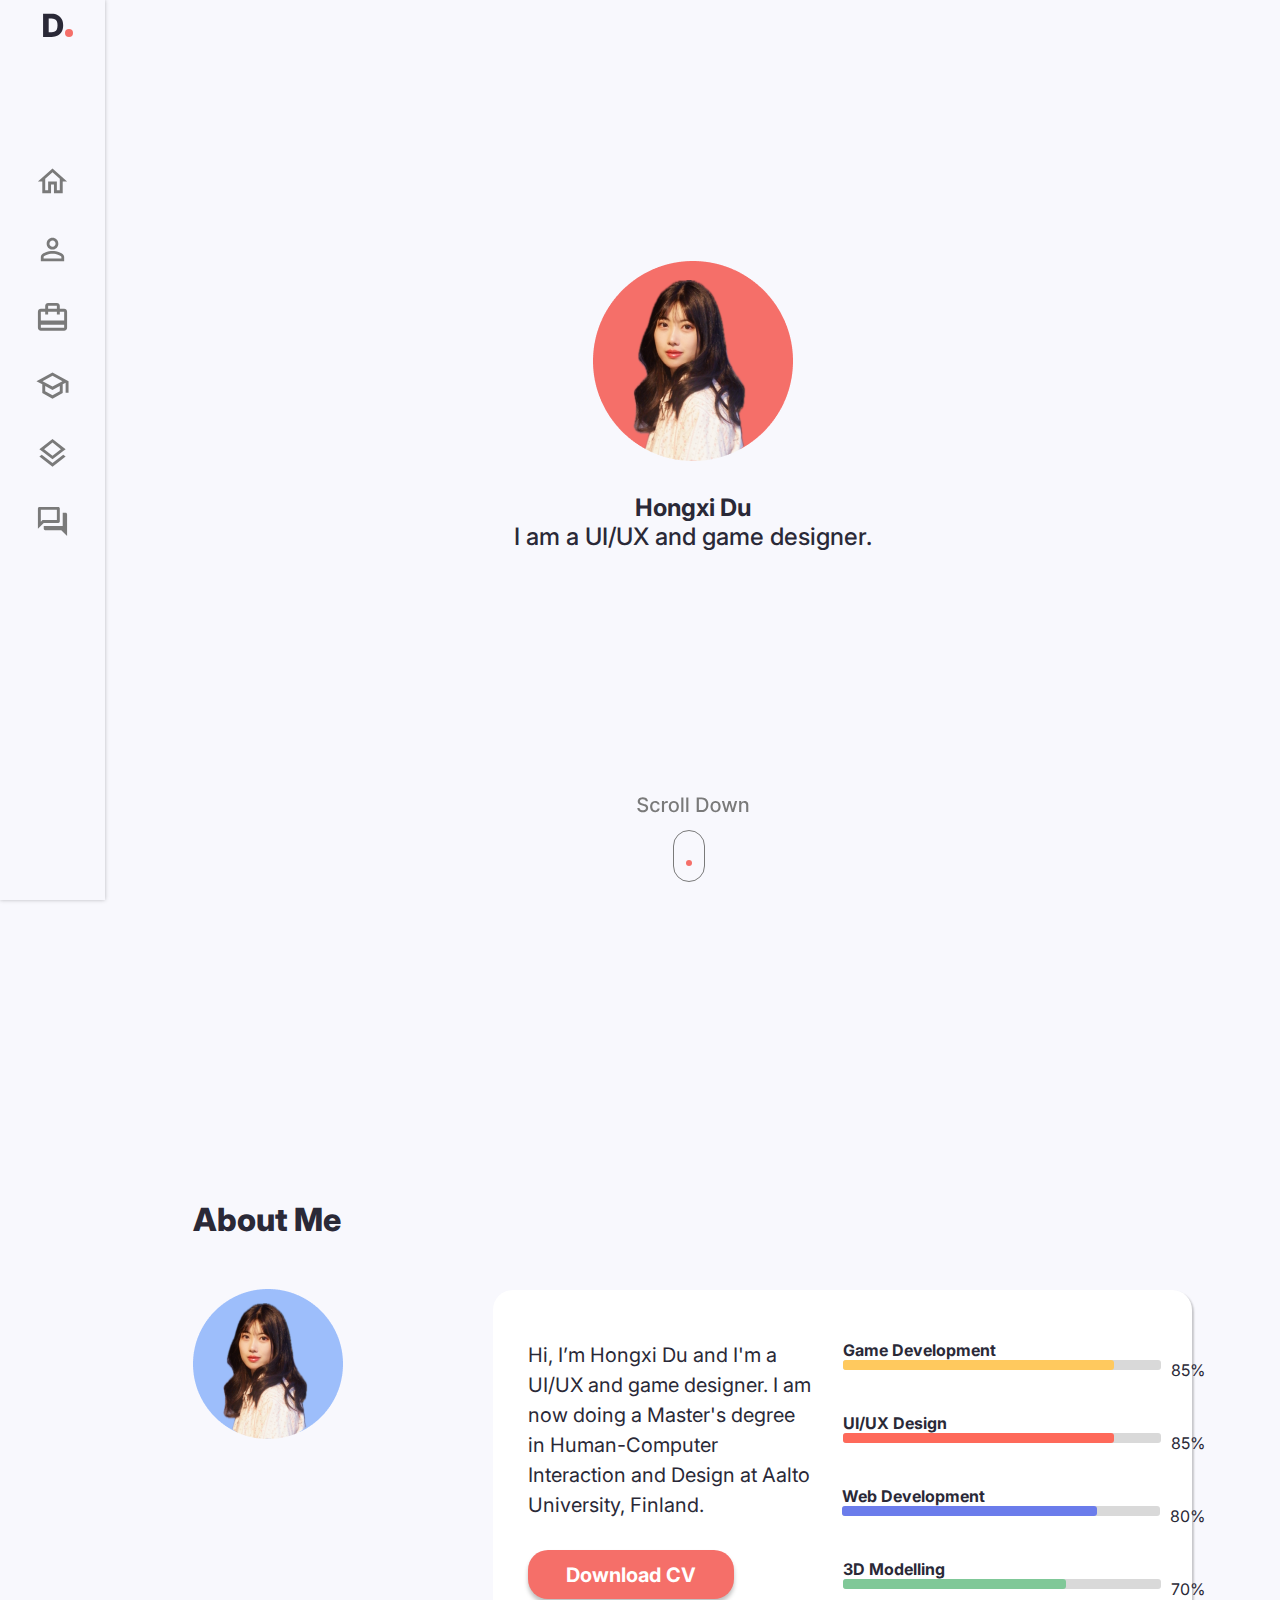
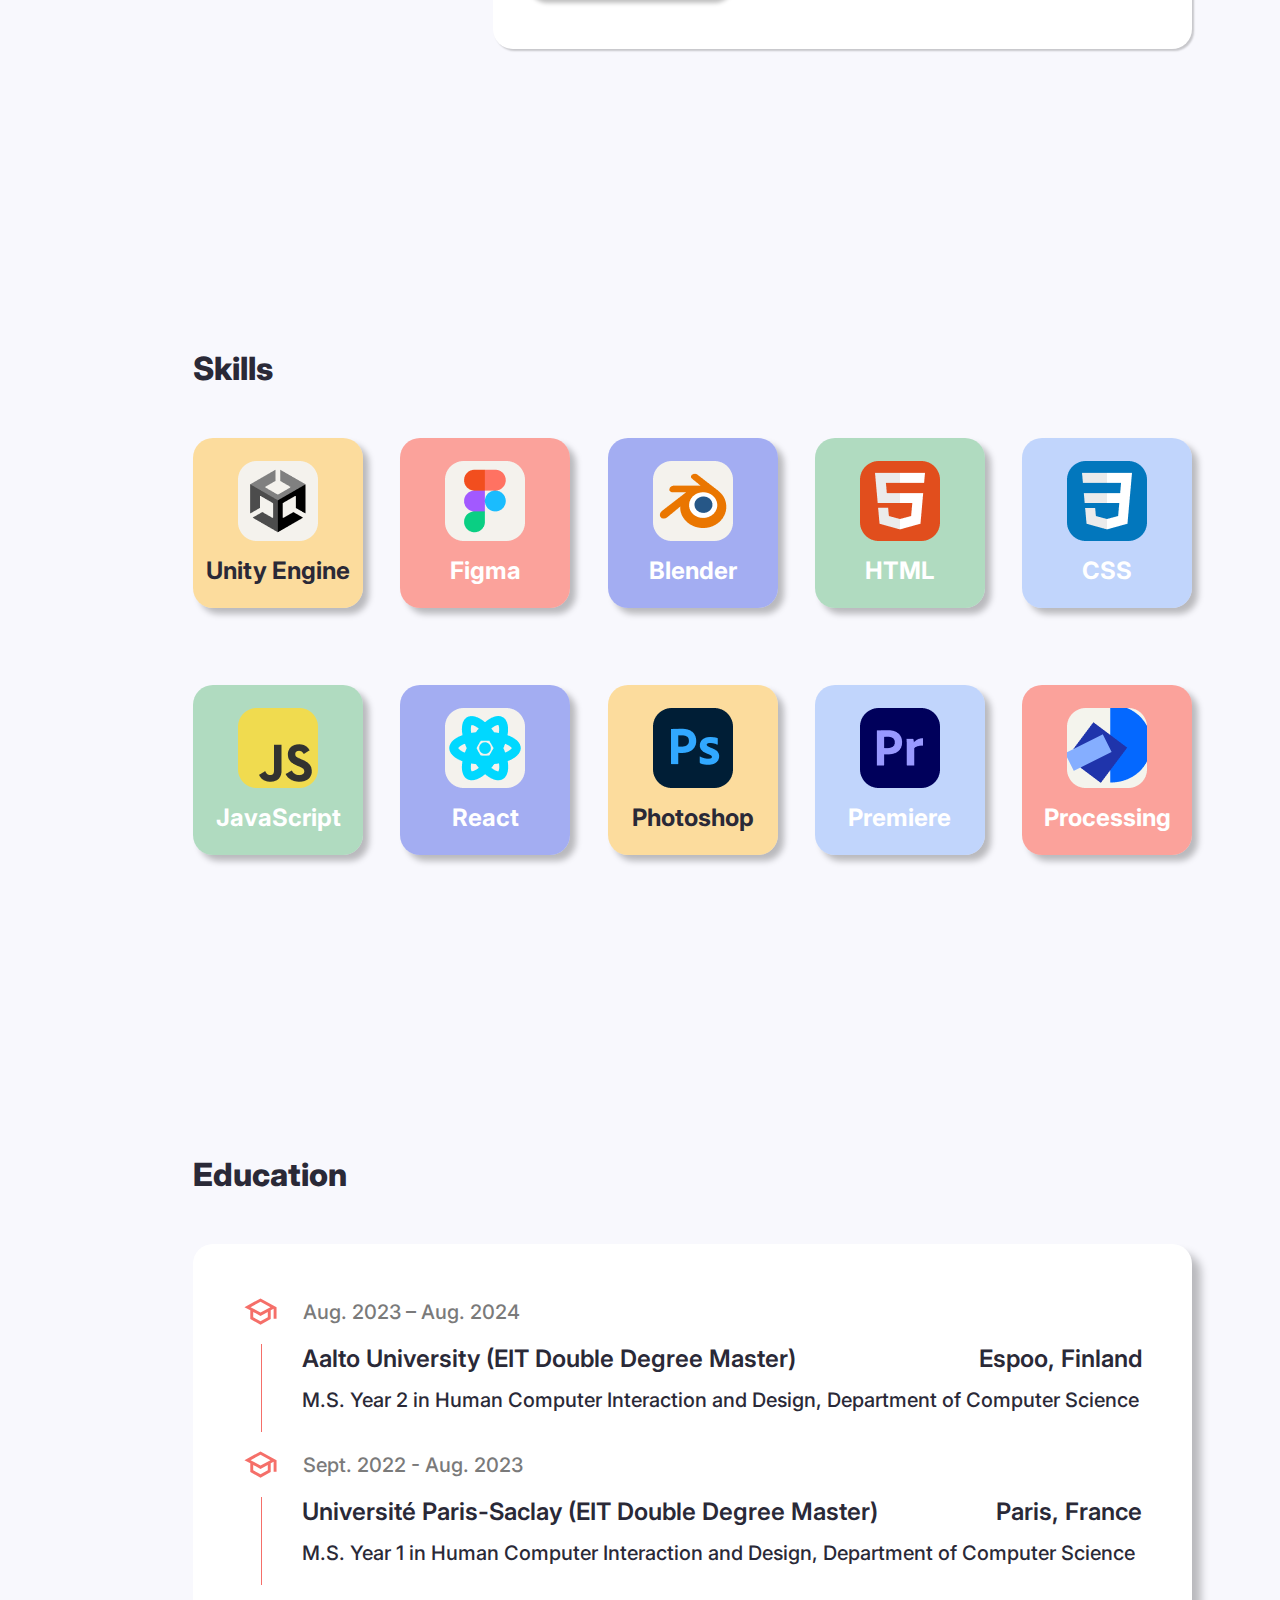
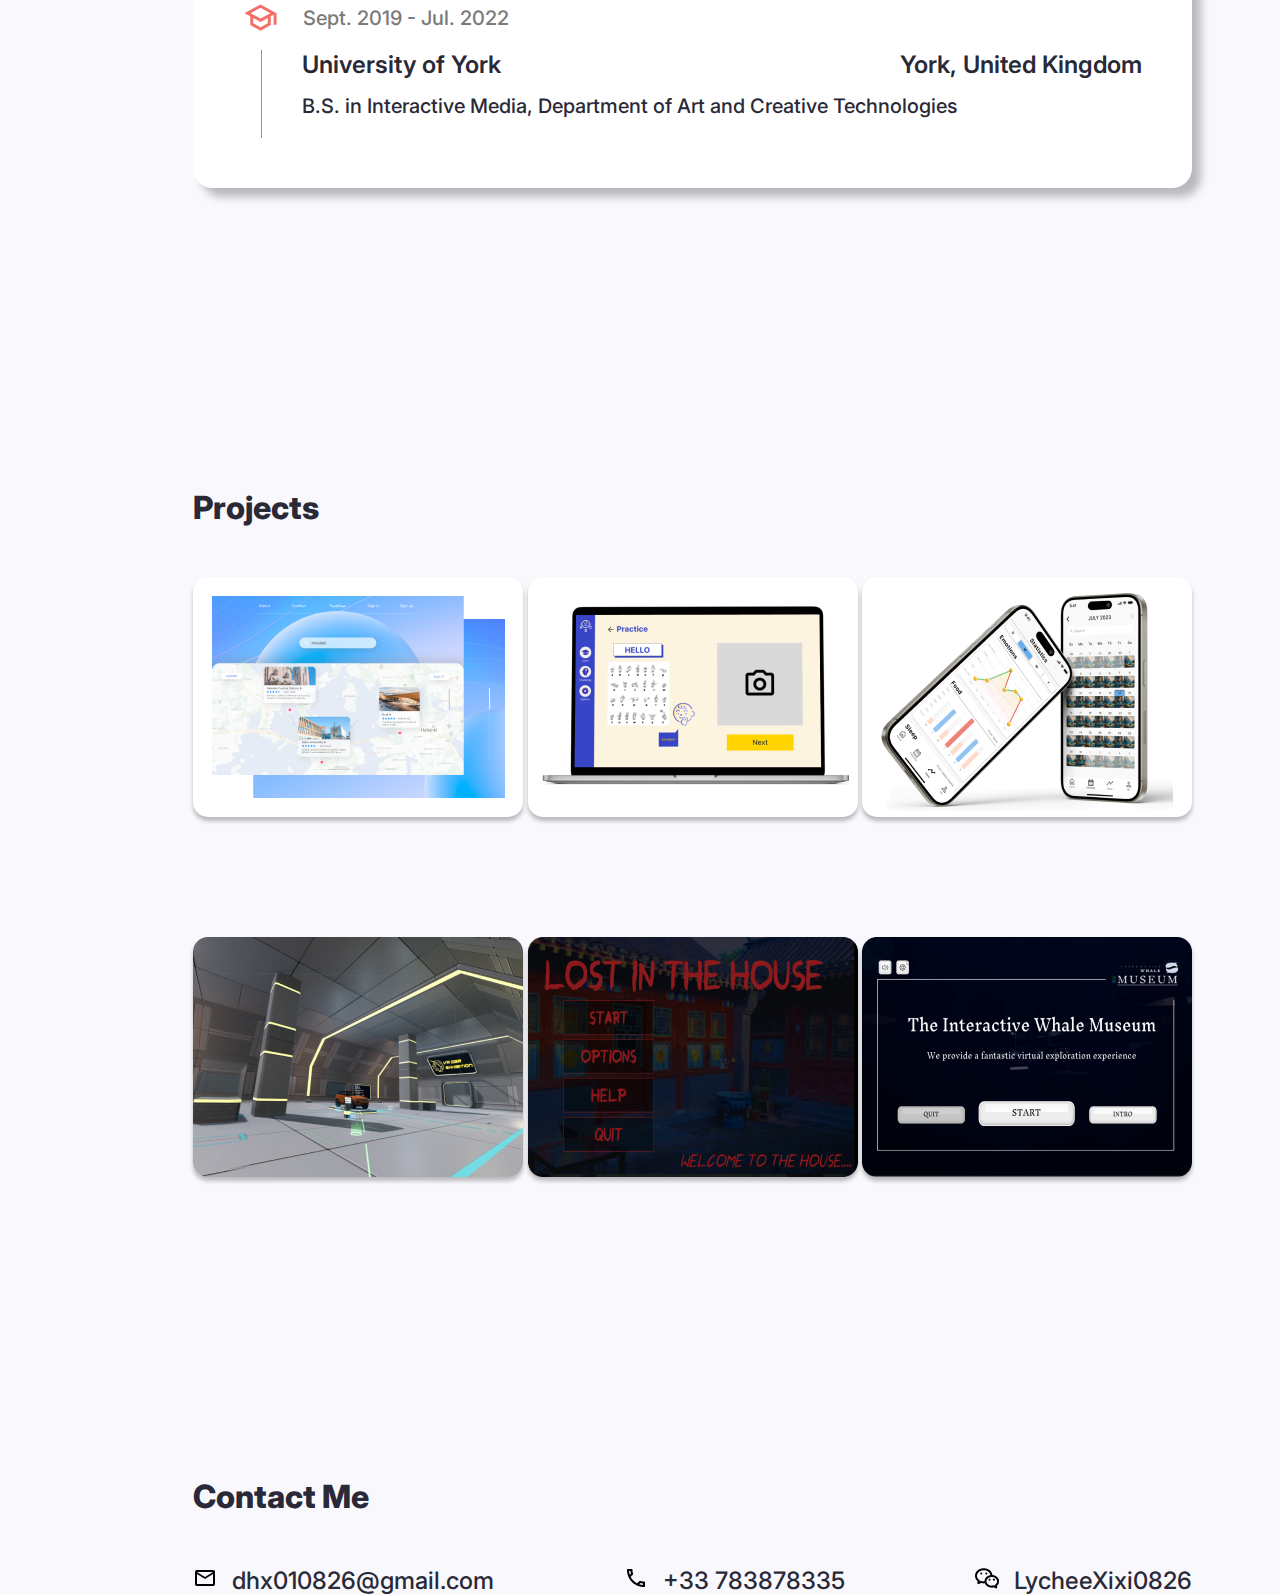
==== commit 7136c46c: "3rd commit" ====
--- a/index.html
+++ b/index.html
@@ -317,11 +317,73 @@
                 <p class="title">
                     Projects
                 </p>
-            </div>
-        </section>
-
-        <section id="contact">
-            <!--contact-->
+                <div class="projects-blocks">
+                    <div class="projects-block">
+                        <div class="project">
+                            <img src="portfolio icons/project1.png" alt="Project-Travelplan">
+                        </div>
+                    </div>
+                    <div class="projects-block">
+                        <div class="project">
+                            <img src="portfolio icons/project2.png" alt="Project-SignABC">
+                        </div>
+                    </div>
+                    <div class="projects-block">
+                        <div class="project">
+                            <img src="portfolio icons/project3.png" alt="Project-Paperplanes">
+                        </div>
+                    </div>
+                    <div class="projects-block">
+                        <div class="project">
+                            <img src="portfolio icons/project4.png" alt="Project-VR-Car-Exhibition">
+                        </div>
+                    </div>
+                    <div class="projects-block">
+                        <div class="project">
+                            <img src="portfolio icons/project5.png" alt="Project-Travelplan">
+                        </div>
+                    </div>
+                    <div class="projects-block">
+                        <div class="project">
+                            <img src="portfolio icons/project6.png" alt="Project-Travelplan">
+                        </div>
+                    </div>
+                </div>
+            </div>
+        </section>
+
+        <section id="contact" class="container-offset">
+            <div class="contact-container">
+                <div class="title">
+                    Contact Me
+                </div>
+                <div class="contact-sections">
+                    <div class="section">
+                        <div class="email-icon">
+                            <img src="portfolio icons/ic_outline-email.png" alt="email">
+                        </div>
+                            <p class="contact-text">
+                                dhx010826@gmail.com
+                            </p>
+                    </div>
+                    <div class="section">
+                        <div class="phone-icon">
+                            <img src="portfolio icons/ic_outline-local-phone.png" alt="phone">
+                        </div>
+                        <p class="contact-text">
+                            +33 783878335
+                        </p>
+                    </div>
+                    <div class="section">
+                        <div class="wechat-icon">
+                            <img src="portfolio icons/tdesign_logo-wechat-stroke.png" alt="Wechat">
+                        </div>
+                        <p class="contact-text">
+                            LycheeXixi0826
+                        </p>
+                    </div>
+                </div>
+            </div>
         </section>
     </main>
 
--- a/styles.css
+++ b/styles.css
@@ -442,4 +442,50 @@
     font-style: normal;
     font-weight: 500;
     line-height: normal;
+}
+
+.projects-container {
+    margin-bottom: 300px;
+}
+
+.projects-blocks {
+    display: grid;
+    grid-template-columns: repeat(3, auto);
+    row-gap: 120px;
+    justify-content: space-between;
+    margin-right: 0%;
+}
+
+.projects-block {
+    width: 330px;
+    height: 240px;
+    border-radius: 15px;
+    flex-shrink: 0;
+    background: #FFF;
+    box-shadow: 0px 4px 4px 0px rgba(0, 0, 0, 0.25);
+    display: flex;
+    flex-direction: column;
+    align-items: center;
+    justify-content: center;
+}
+
+.contact-sections {
+    display: grid;
+    grid-template-columns: repeat(3, auto);
+    justify-content: space-between;
+}
+
+.section {
+    display: flex;
+}
+
+.contact-text {
+    color: #2A2937;
+    text-align: center;
+    font-family: Inter;
+    font-size: 24px;
+    font-style: normal;
+    font-weight: 500;
+    line-height: normal;
+    margin-left: 15px;
 }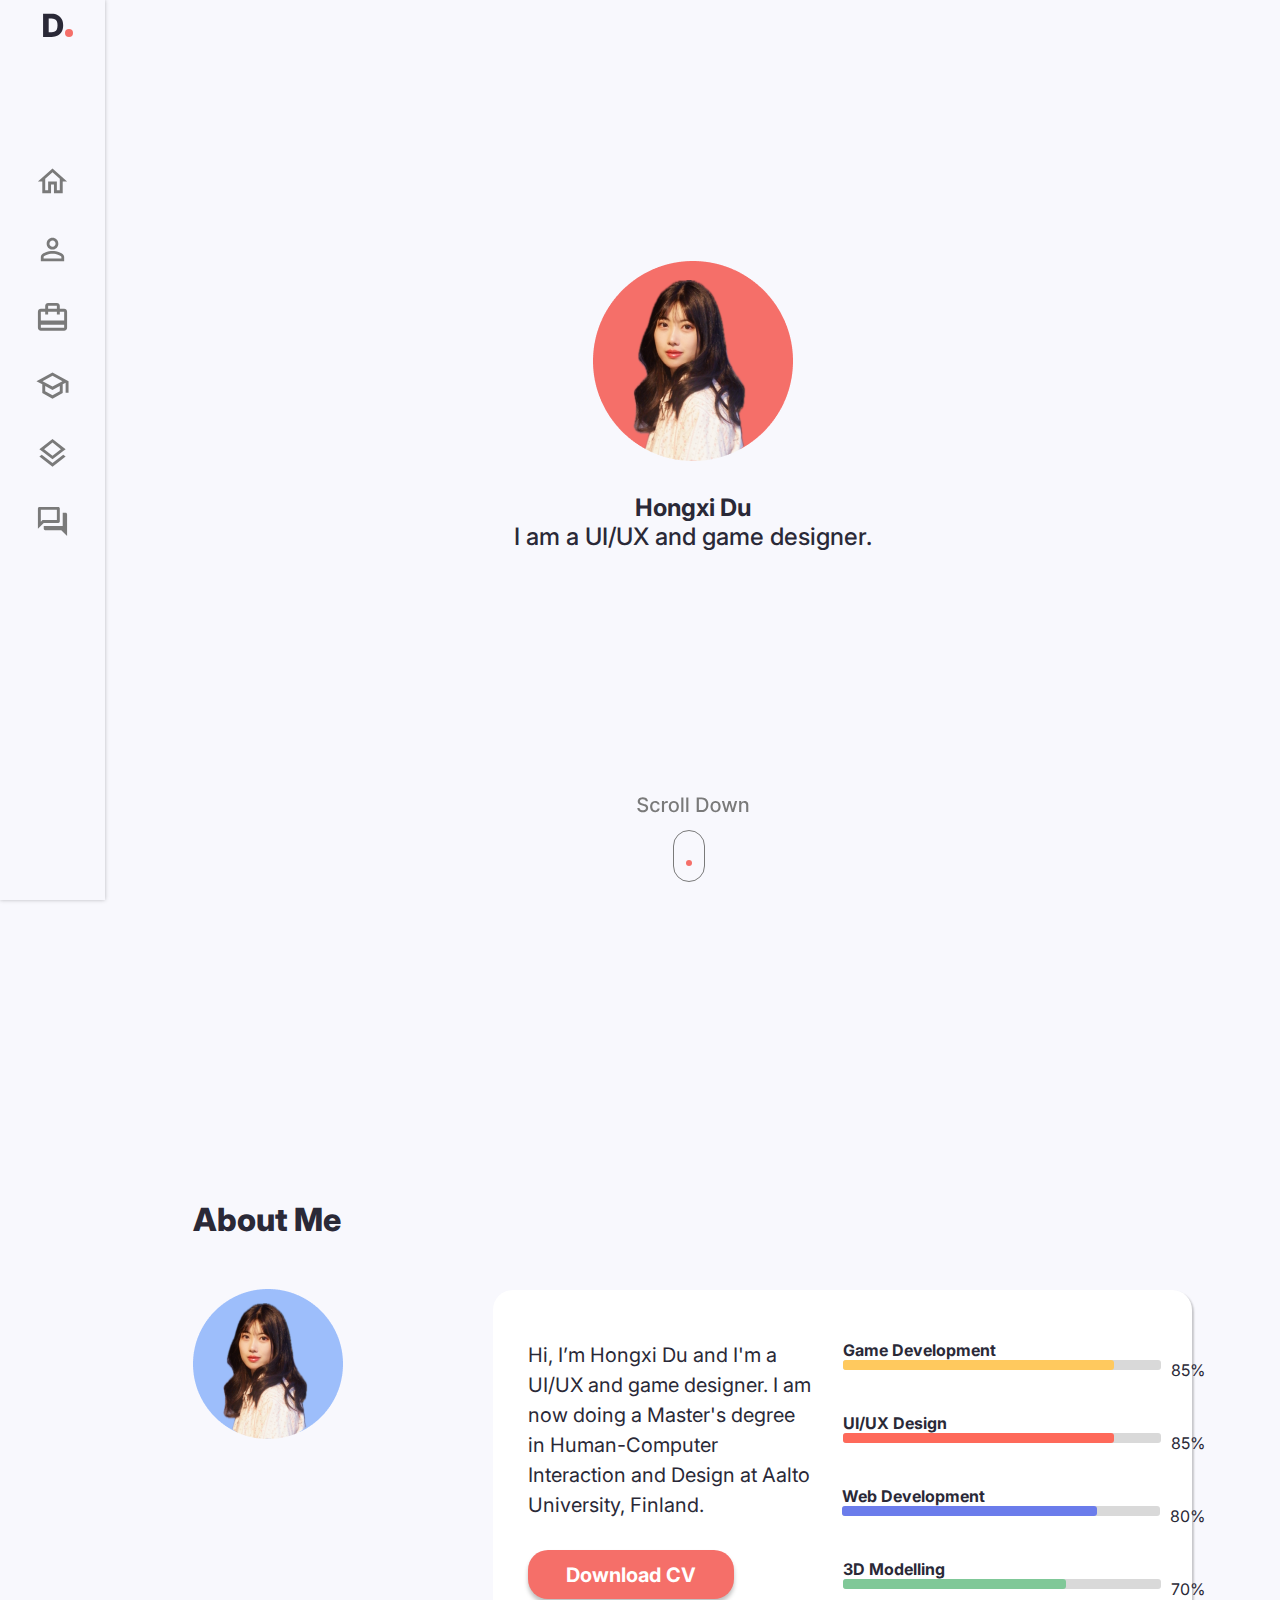
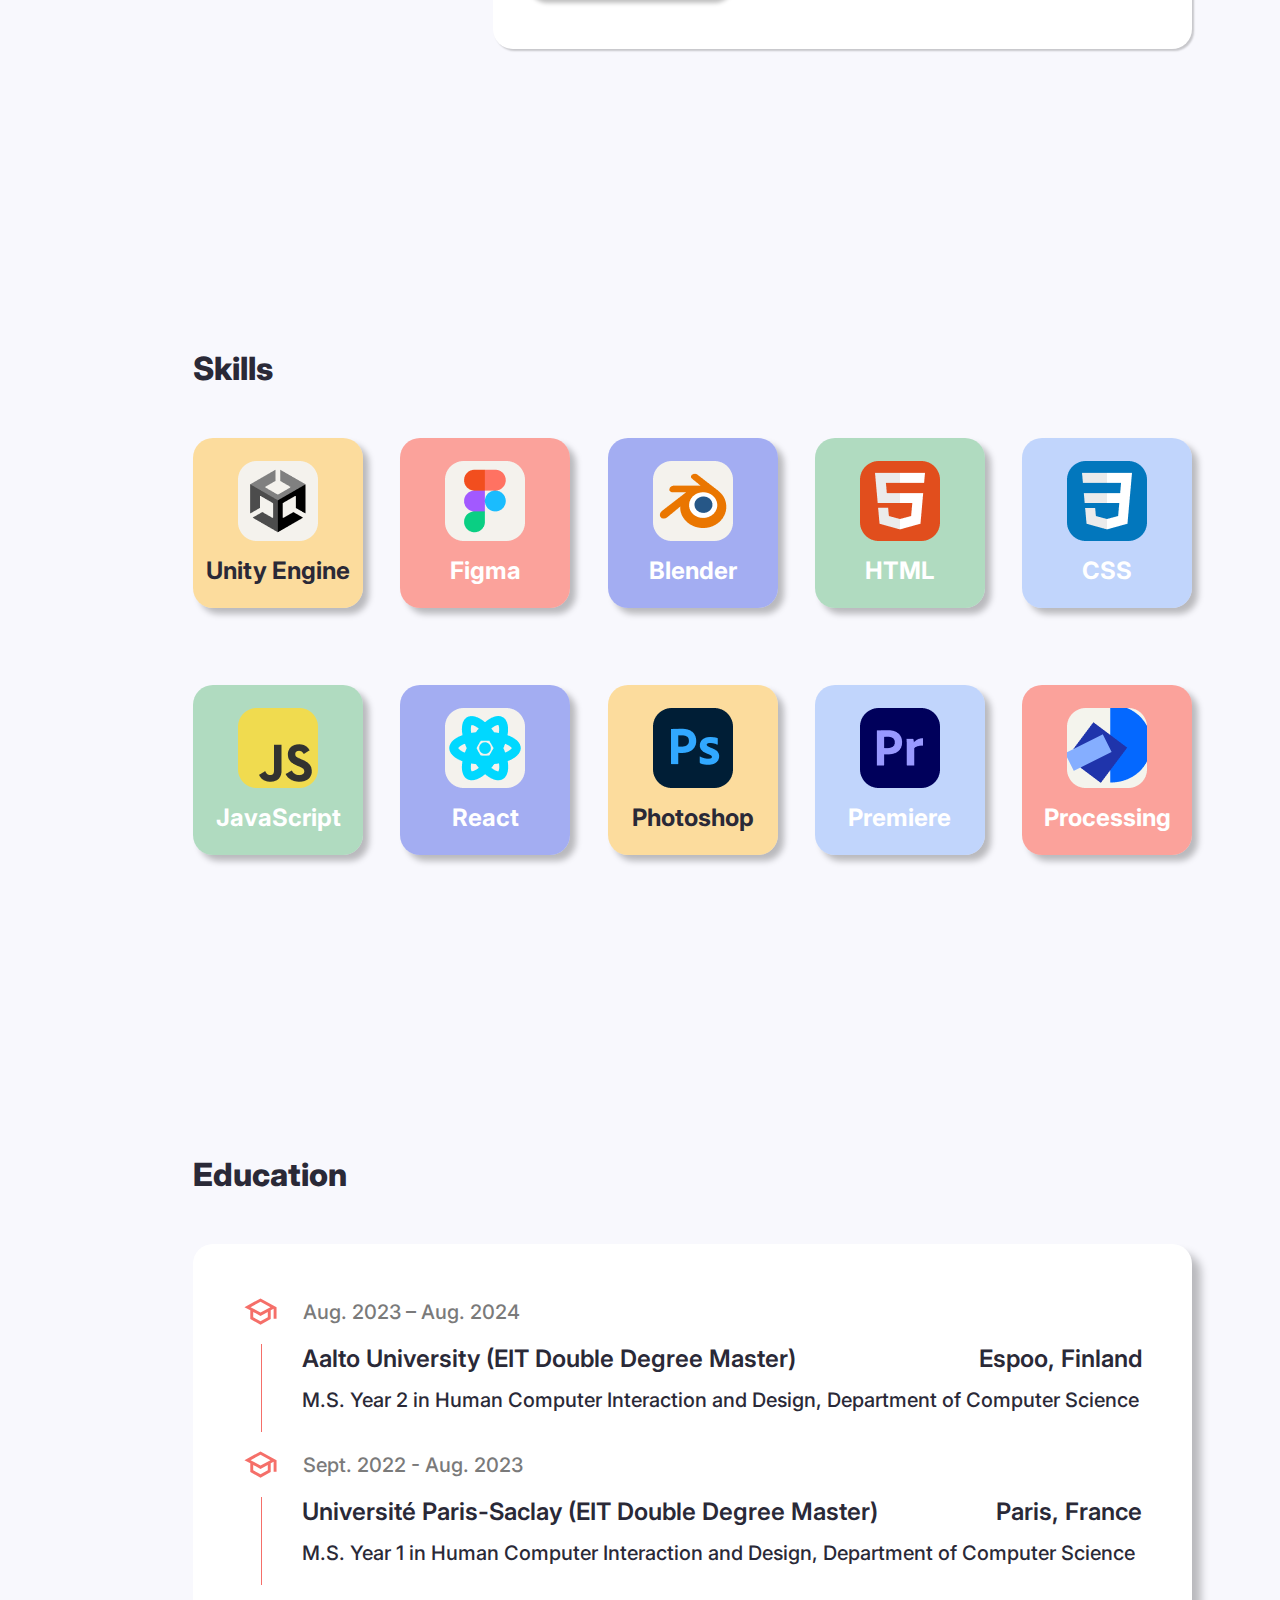
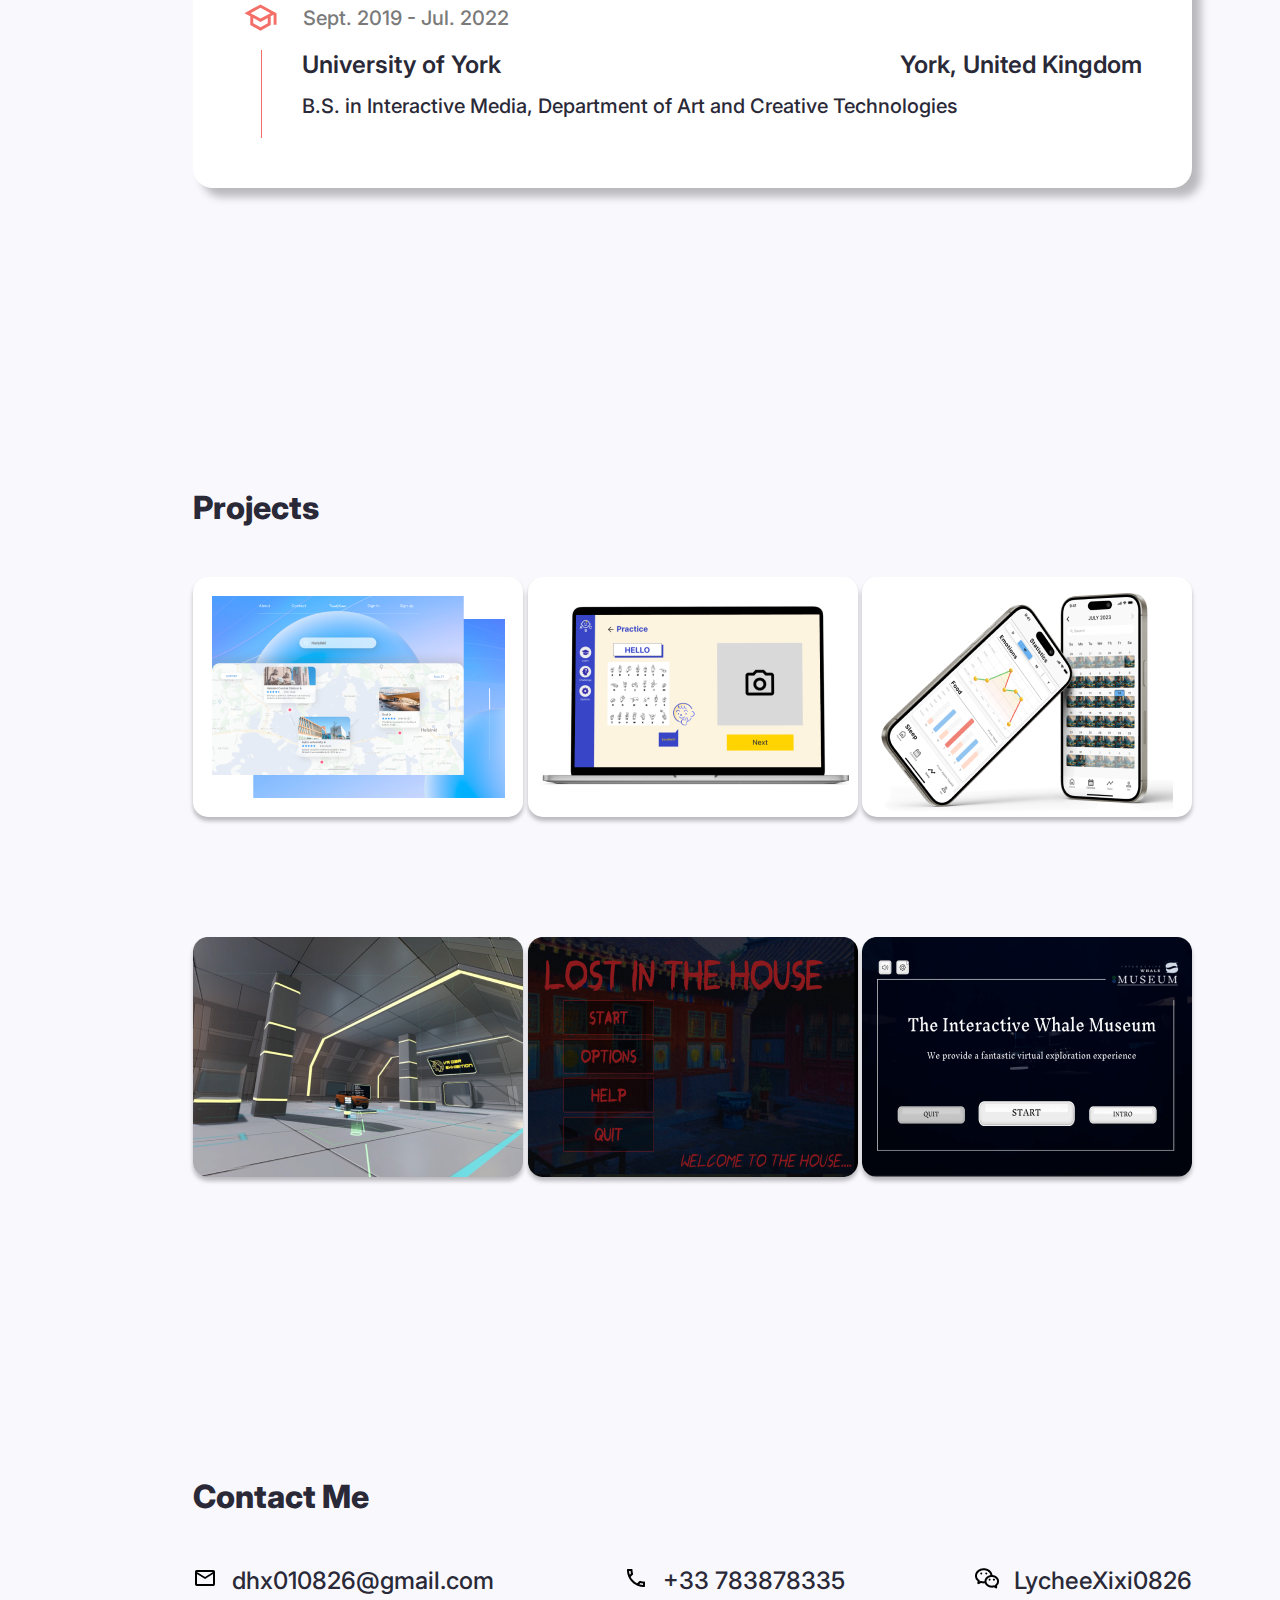
==== commit 799de54a: "6th commit" ====
--- a/index.html
+++ b/index.html
@@ -7,7 +7,6 @@
     <link rel="stylesheet" href="styles.css">
     <link href="https://fonts.googleapis.com/css2?family=Inter:wght@100;200;300;400;500;600;700;800;900&display=swap"
         rel="stylesheet">
-    <script src="script.js"></script>
 </head>
 
 <body>
@@ -320,32 +319,44 @@
                 <div class="projects-blocks">
                     <div class="projects-block">
                         <div class="project">
-                            <img src="portfolio icons/project1.png" alt="Project-Travelplan">
-                        </div>
-                    </div>
-                    <div class="projects-block">
-                        <div class="project">
-                            <img src="portfolio icons/project2.png" alt="Project-SignABC">
-                        </div>
-                    </div>
-                    <div class="projects-block">
-                        <div class="project">
-                            <img src="portfolio icons/project3.png" alt="Project-Paperplanes">
-                        </div>
-                    </div>
-                    <div class="projects-block">
-                        <div class="project">
-                            <img src="portfolio icons/project4.png" alt="Project-VR-Car-Exhibition">
-                        </div>
-                    </div>
-                    <div class="projects-block">
-                        <div class="project">
-                            <img src="portfolio icons/project5.png" alt="Project-Travelplan">
-                        </div>
-                    </div>
-                    <div class="projects-block">
-                        <div class="project">
-                            <img src="portfolio icons/project6.png" alt="Project-Travelplan">
+                            <a href="travelplan.html">
+                                <img src="portfolio icons/project1.png" alt="Project-Travelplan">
+                            </a>
+                        </div>
+                    </div>
+                    <div class="projects-block">
+                        <div class="project">
+                            <a href="signabc.html">
+                                <img src="portfolio icons/project2.png" alt="Project-SignABC">
+                            </a>
+                        </div>
+                    </div>
+                    <div class="projects-block">
+                        <div class="project">
+                            <a href="paperplanes.html">
+                                <img src="portfolio icons/project3.png" alt="Project-Paperplanes">
+                            </a>
+                        </div>
+                    </div>
+                    <div class="projects-block">
+                        <div class="project">
+                            <a href="vrcar.html">
+                                <img src="portfolio icons/project4.png" alt="Project-VR-Car-Exhibition">
+                            </a>
+                        </div>
+                    </div>
+                    <div class="projects-block">
+                        <div class="project">
+                            <a href="lostinthehouse.html">
+                                <img src="portfolio icons/project5.png" alt="Project-Travelplan">
+                            </a>  
+                        </div>
+                    </div>
+                    <div class="projects-block">
+                        <div class="project">
+                            <a href="whalemuseum.html">
+                                <img src="portfolio icons/project6.png" alt="Project-Travelplan">
+                            </a>
                         </div>
                     </div>
                 </div>
@@ -386,7 +397,11 @@
             </div>
         </section>
     </main>
-
+    <script src="script.js"></script>
 </body>
-
+<footer>
+    <div class="footer">
+        <div></div>
+    </div>
+</footer>
 </html>--- a/styles.css
+++ b/styles.css
@@ -488,4 +488,112 @@
     font-weight: 500;
     line-height: normal;
     margin-left: 15px;
+}
+
+.project-container {
+    margin-left: 50px;
+    margin-right: 50px;
+    margin-top: 50px;
+}
+
+.projectNav {
+    border-bottom: 1px solid #2A2937;
+    padding-bottom: 10px;
+}
+
+.navHome {
+    text-decoration: none;
+    color: #2A2937;
+    text-align: center;
+    font-family: Inter;
+    font-size: 32px;
+    font-style: normal;
+    font-weight: 500;
+    line-height: normal;
+}
+
+.project-title {
+    color: #2A2937;
+    font-family: Inter;
+    font-size: 32px;
+    font-style: normal;
+    font-weight: 800;
+    line-height: normal;
+    margin-top: 50px;
+    margin-bottom: 50px;
+}
+
+.ytb-videolink {
+    display: flex;
+    align-items: center;
+    justify-content: center;
+    margin-bottom: 50px;
+}
+
+.video {
+    align-items: center;
+    justify-content: center;
+}
+
+.project-subtitle {
+    color: #2A2937;
+    font-family: Inter;
+    font-size: 24px;
+    font-style: normal;
+    font-weight: 600;
+    line-height: normal;
+    margin-bottom: 40px;
+}
+
+.img-wrapper {
+    position: relative;
+    display: flex;
+    width: fit-content;
+    height: fit-content;
+    margin-bottom: 90px;
+}
+
+.img-wrapper a {
+    display: flex;
+    text-decoration: none;
+    width: fit-content;
+}
+
+.img-wrapper :hover .visit-website {
+    visibility: visible;
+
+}
+
+.travelplan-photo {
+    max-width: 837px;
+    width: 100%;
+    height: auto;
+}
+
+.visit-website {
+    visibility: hidden;
+    position: absolute;
+    top: 50%;
+    /* Center vertically */
+    left: 50%;
+    /* Center horizontally */
+    transform: translateX(-50px);
+}
+
+.project-text {
+    color: #2A2937;
+    font-family: Inter;
+    font-size: 20px;
+    font-style: normal;
+    font-weight: 500;
+    line-height: normal;
+    margin-bottom: 50px;
+}
+
+.footer {
+    margin-top: 100px;
+    width: calc(100% - 281px);
+    margin-left: 193px;
+    margin-right: 88px;
+    padding-bottom: 10px;
 }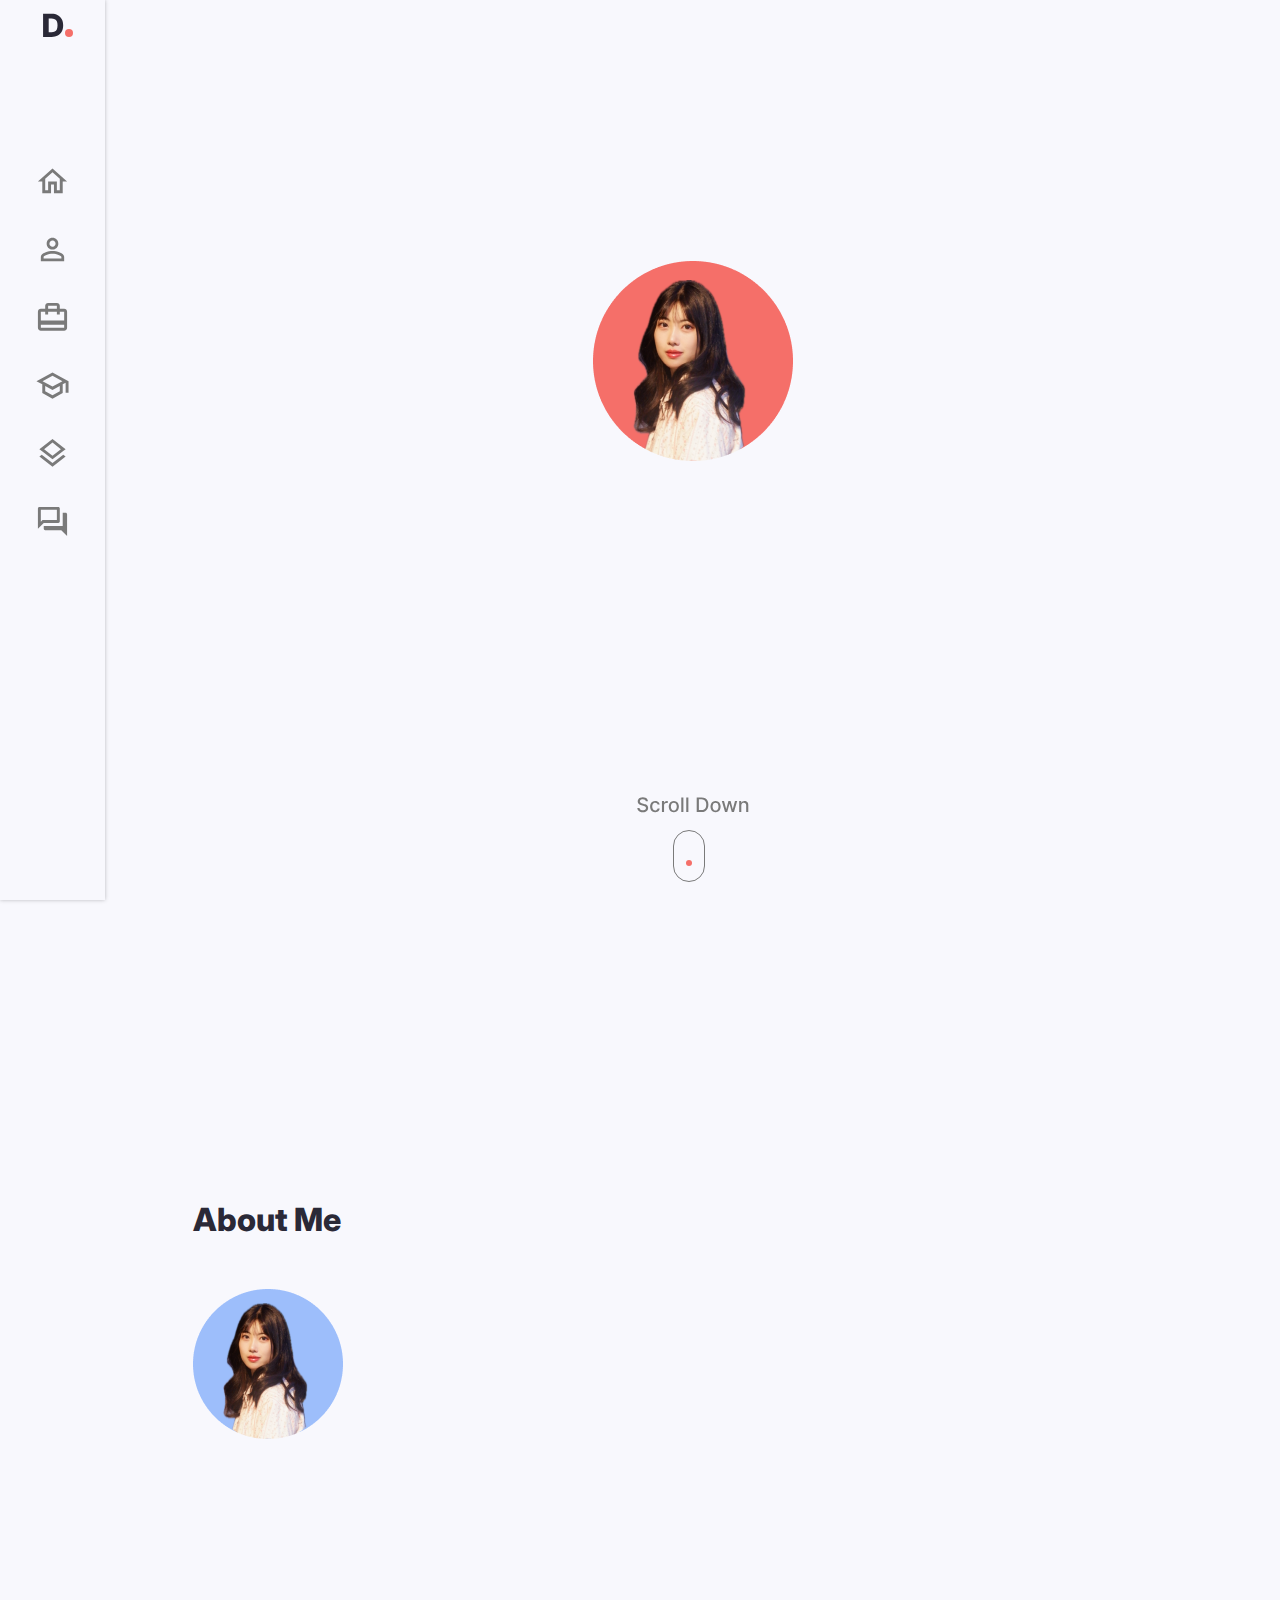
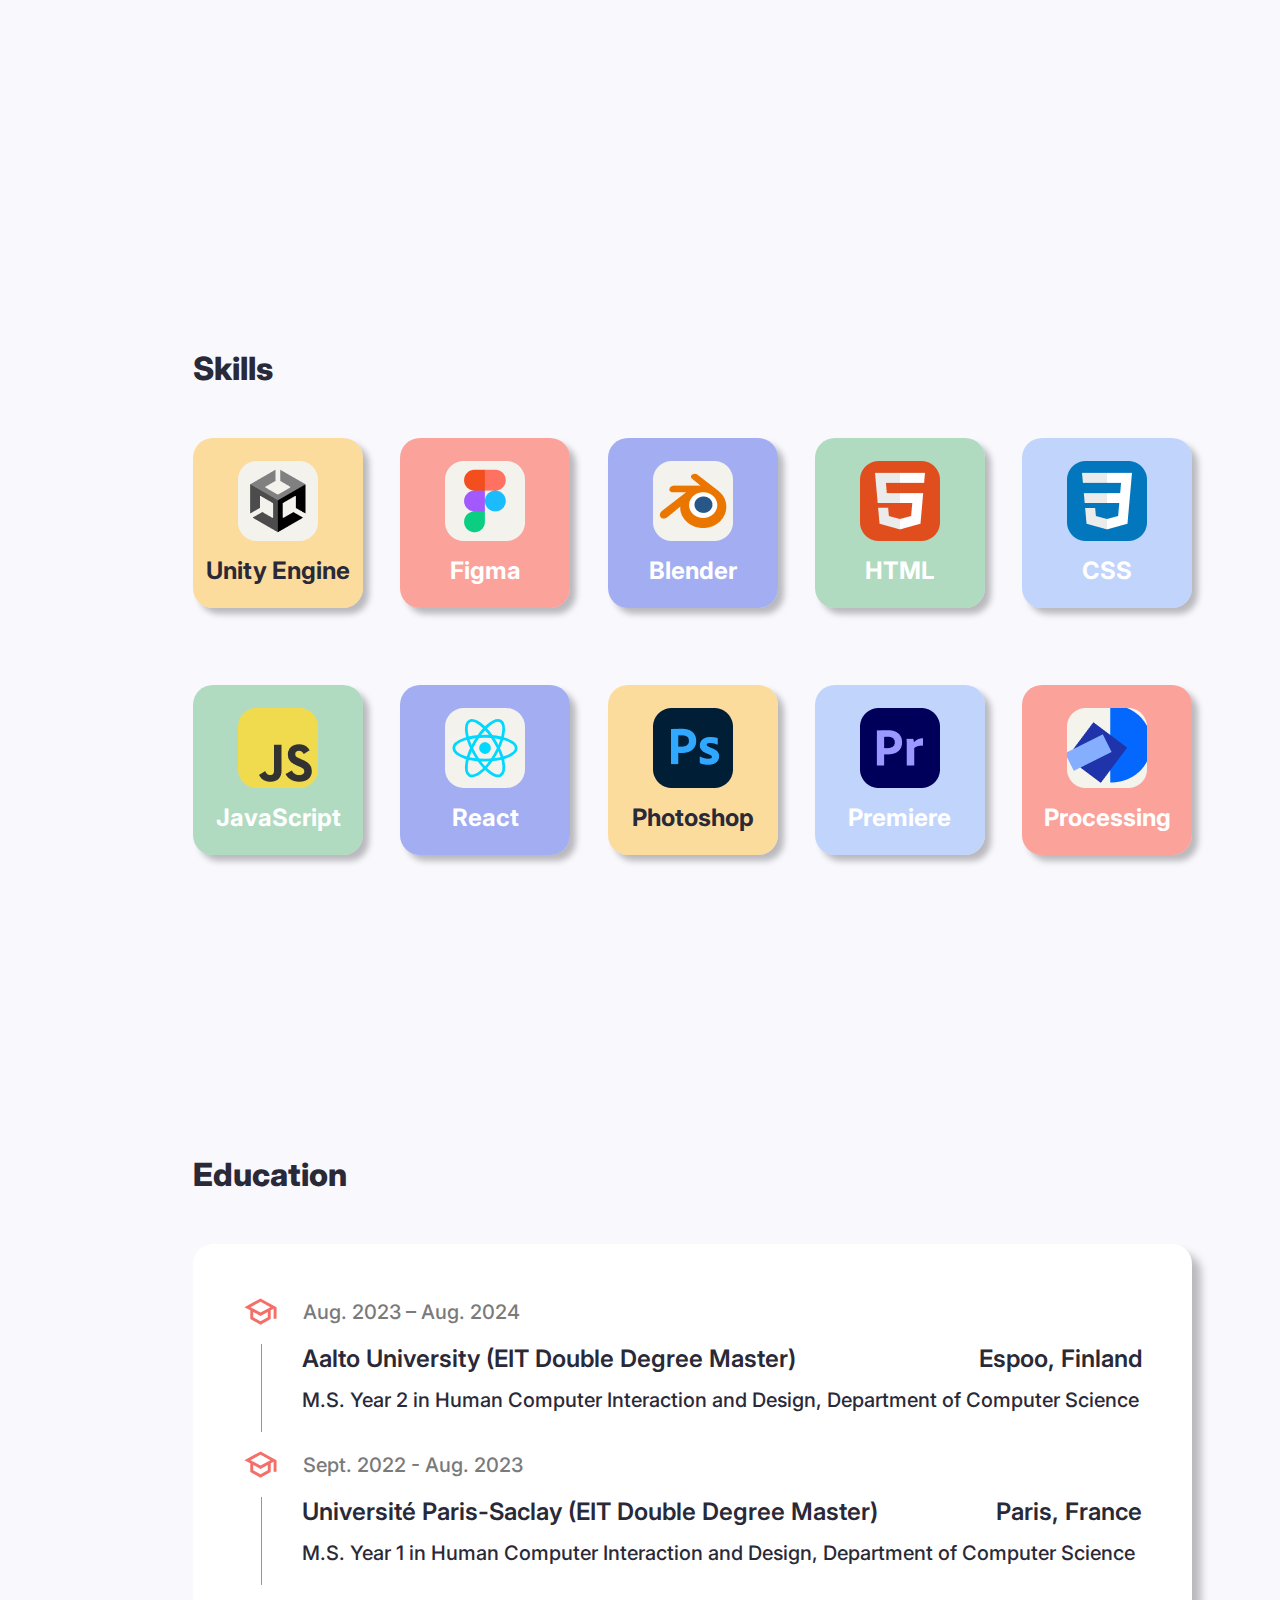
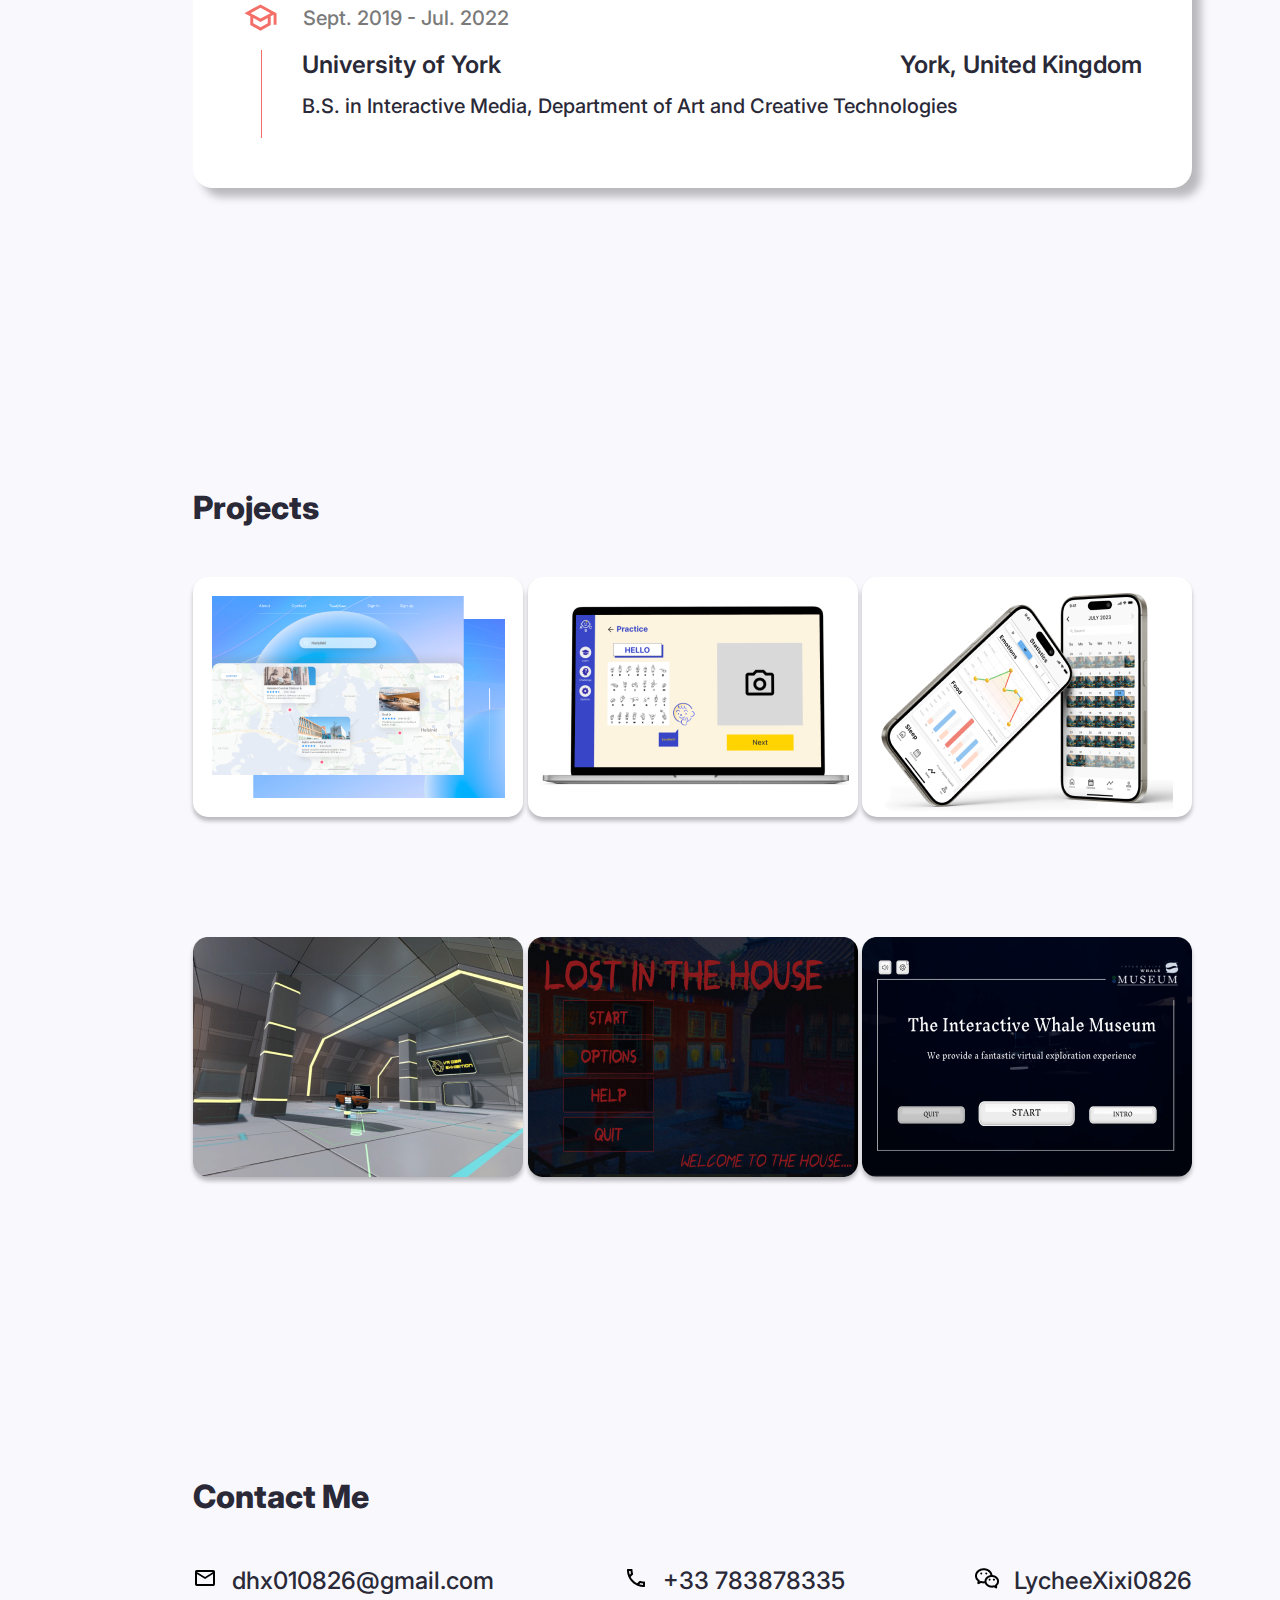
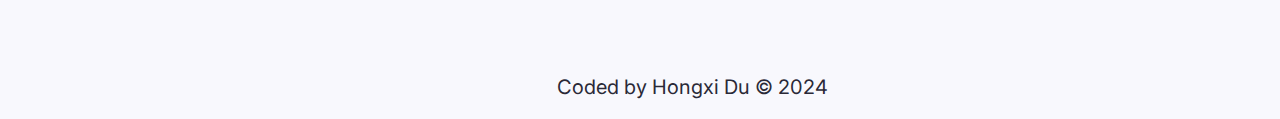
==== commit 7996aa28: "Update style and start doing media queries" ====
--- a/index.html
+++ b/index.html
@@ -64,13 +64,7 @@
             </div>
             <div class="scroll-container">
                 <a href="#about">
-                    <svg width="114" height="89" viewBox="0 0 114 89" fill="none" xmlns="http://www.w3.org/2000/svg">
-                        <rect x="37.5" y="37.5" width="31" height="51" rx="15.5" stroke="#7A7A7A" />
-                        <circle cx="53" cy="70" r="3" fill="#F56F69" />
-                        <path
-                            d="M9.82227 8.27557C9.74651 7.60322 9.43401 7.08239 8.88477 6.71307C8.33552 6.33902 7.64424 6.15199 6.8109 6.15199C6.21431 6.15199 5.69821 6.24669 5.26261 6.43608C4.827 6.62074 4.48846 6.87642 4.24698 7.20312C4.01024 7.52509 3.89187 7.89205 3.89187 8.30398C3.89187 8.64962 3.97236 8.94792 4.13335 9.19886C4.29907 9.44981 4.5145 9.66051 4.77965 9.83097C5.04954 9.99669 5.33836 10.1364 5.64613 10.25C5.95389 10.3589 6.24982 10.4489 6.53391 10.5199L7.95437 10.8892C8.41838 11.0028 8.89424 11.1567 9.38192 11.3509C9.86961 11.545 10.3218 11.8007 10.7385 12.1179C11.1551 12.4351 11.4913 12.8281 11.747 13.2969C12.0074 13.7656 12.1376 14.3267 12.1376 14.9801C12.1376 15.804 11.9245 16.5355 11.4984 17.1747C11.077 17.8139 10.4638 18.3182 9.65891 18.6875C8.85872 19.0568 7.89045 19.2415 6.75408 19.2415C5.66507 19.2415 4.72283 19.0687 3.92738 18.723C3.13192 18.3774 2.50929 17.8873 2.05948 17.2528C1.60967 16.6136 1.36109 15.8561 1.31374 14.9801H3.51545C3.55806 15.5057 3.72852 15.9437 4.02681 16.294C4.32984 16.6397 4.71573 16.8977 5.18448 17.0682C5.65797 17.2339 6.17643 17.3168 6.73988 17.3168C7.36014 17.3168 7.91175 17.2197 8.39471 17.0256C8.8824 16.8267 9.26592 16.5521 9.54528 16.2017C9.82463 15.8466 9.96431 15.4323 9.96431 14.9588C9.96431 14.5279 9.84121 14.1752 9.59499 13.9006C9.35352 13.6259 9.02444 13.3987 8.60778 13.2188C8.19585 13.0388 7.72946 12.8802 7.20863 12.7429L5.48988 12.2741C4.32511 11.9569 3.40181 11.4905 2.71999 10.875C2.04291 10.2595 1.70437 9.44508 1.70437 8.43182C1.70437 7.59375 1.93164 6.86222 2.38619 6.23722C2.84073 5.61222 3.45626 5.12689 4.23278 4.78125C5.00929 4.43087 5.88524 4.25568 6.86062 4.25568C7.84547 4.25568 8.71431 4.4285 9.46715 4.77415C10.2247 5.11979 10.8213 5.59564 11.2569 6.2017C11.6925 6.80303 11.9198 7.49432 11.9387 8.27557H9.82227ZM19.1848 19.2202C18.129 19.2202 17.2199 18.9811 16.4576 18.5028C15.7 18.0199 15.1176 17.3546 14.7104 16.5071C14.3032 15.6596 14.0996 14.6889 14.0996 13.5952C14.0996 12.4872 14.3079 11.5095 14.7246 10.6619C15.1413 9.80966 15.7284 9.14441 16.486 8.66619C17.2435 8.18797 18.1361 7.94886 19.1635 7.94886C19.9921 7.94886 20.7308 8.10275 21.3794 8.41051C22.0281 8.71354 22.5513 9.13968 22.949 9.68892C23.3515 10.2382 23.5906 10.8797 23.6664 11.6136H21.5996C21.486 11.1023 21.2256 10.6619 20.8184 10.2926C20.4159 9.9233 19.8761 9.73864 19.199 9.73864C18.6072 9.73864 18.0887 9.89489 17.6436 10.2074C17.2033 10.5152 16.86 10.9555 16.6138 11.5284C16.3676 12.0966 16.2445 12.7689 16.2445 13.5455C16.2445 14.3409 16.3652 15.0275 16.6067 15.6051C16.8482 16.1828 17.1891 16.6302 17.6294 16.9474C18.0745 17.2647 18.5977 17.4233 19.199 17.4233C19.6015 17.4233 19.9661 17.3499 20.2928 17.2031C20.6242 17.0516 20.9012 16.8362 21.1238 16.5568C21.351 16.2775 21.5096 15.9413 21.5996 15.5483H23.6664C23.5906 16.2538 23.361 16.8835 22.9775 17.4375C22.5939 17.9915 22.0802 18.4271 21.4363 18.7443C20.7971 19.0616 20.0466 19.2202 19.1848 19.2202ZM25.9373 19V8.09091H27.9899V9.82386H28.1035C28.3024 9.23674 28.6528 8.77509 29.1547 8.43892C29.6613 8.09801 30.2342 7.92756 30.8734 7.92756C31.006 7.92756 31.1622 7.93229 31.3422 7.94176C31.5268 7.95123 31.6712 7.96307 31.7754 7.97727V10.0085C31.6902 9.98485 31.5386 9.95881 31.3208 9.9304C31.103 9.89725 30.8852 9.88068 30.6674 9.88068C30.1655 9.88068 29.7181 9.98722 29.3251 10.2003C28.9368 10.4086 28.6291 10.6998 28.4018 11.0739C28.1745 11.4432 28.0609 11.8646 28.0609 12.3381V19H25.9373ZM37.8176 19.2202C36.7949 19.2202 35.9024 18.9858 35.1401 18.517C34.3778 18.0483 33.7859 17.3925 33.3645 16.5497C32.9431 15.7069 32.7324 14.7221 32.7324 13.5952C32.7324 12.4635 32.9431 11.474 33.3645 10.6264C33.7859 9.77888 34.3778 9.12074 35.1401 8.65199C35.9024 8.18324 36.7949 7.94886 37.8176 7.94886C38.8404 7.94886 39.7329 8.18324 40.4952 8.65199C41.2575 9.12074 41.8494 9.77888 42.2708 10.6264C42.6922 11.474 42.9029 12.4635 42.9029 13.5952C42.9029 14.7221 42.6922 15.7069 42.2708 16.5497C41.8494 17.3925 41.2575 18.0483 40.4952 18.517C39.7329 18.9858 38.8404 19.2202 37.8176 19.2202ZM37.8248 17.4375C38.4876 17.4375 39.0369 17.2623 39.4725 16.9119C39.9081 16.5616 40.2301 16.0952 40.4384 15.5128C40.6515 14.9304 40.758 14.2888 40.758 13.5881C40.758 12.892 40.6515 12.2528 40.4384 11.6705C40.2301 11.0833 39.9081 10.6122 39.4725 10.2571C39.0369 9.90199 38.4876 9.72443 37.8248 9.72443C37.1571 9.72443 36.6032 9.90199 36.1628 10.2571C35.7272 10.6122 35.4029 11.0833 35.1898 11.6705C34.9815 12.2528 34.8773 12.892 34.8773 13.5881C34.8773 14.2888 34.9815 14.9304 35.1898 15.5128C35.4029 16.0952 35.7272 16.5616 36.1628 16.9119C36.6032 17.2623 37.1571 17.4375 37.8248 17.4375ZM47.3968 4.45455V19H45.2733V4.45455H47.3968ZM52.3773 4.45455V19H50.2537V4.45455H52.3773ZM65.4064 19H60.6976V4.45455H65.5556C66.9808 4.45455 68.2047 4.74574 69.2275 5.32812C70.2502 5.90578 71.0338 6.73674 71.5783 7.82102C72.1275 8.90057 72.4022 10.1955 72.4022 11.706C72.4022 13.2211 72.1252 14.5232 71.5712 15.6122C71.022 16.7012 70.2265 17.5393 69.1848 18.1264C68.1432 18.7088 66.8837 19 65.4064 19ZM62.8922 17.0824H65.2857C66.3936 17.0824 67.3146 16.8741 68.0485 16.4574C68.7824 16.036 69.3316 15.4276 69.6962 14.6321C70.0608 13.8319 70.2431 12.8565 70.2431 11.706C70.2431 10.5649 70.0608 9.59659 69.6962 8.80114C69.3364 8.00568 68.7989 7.40199 68.084 6.99006C67.369 6.57812 66.4812 6.37216 65.4206 6.37216H62.8922V17.0824ZM79.5559 19.2202C78.5332 19.2202 77.6407 18.9858 76.8784 18.517C76.1161 18.0483 75.5242 17.3925 75.1028 16.5497C74.6814 15.7069 74.4707 14.7221 74.4707 13.5952C74.4707 12.4635 74.6814 11.474 75.1028 10.6264C75.5242 9.77888 76.1161 9.12074 76.8784 8.65199C77.6407 8.18324 78.5332 7.94886 79.5559 7.94886C80.5787 7.94886 81.4712 8.18324 82.2335 8.65199C82.9958 9.12074 83.5877 9.77888 84.0091 10.6264C84.4305 11.474 84.6412 12.4635 84.6412 13.5952C84.6412 14.7221 84.4305 15.7069 84.0091 16.5497C83.5877 17.3925 82.9958 18.0483 82.2335 18.517C81.4712 18.9858 80.5787 19.2202 79.5559 19.2202ZM79.563 17.4375C80.2259 17.4375 80.7752 17.2623 81.2108 16.9119C81.6464 16.5616 81.9683 16.0952 82.1767 15.5128C82.3897 14.9304 82.4963 14.2888 82.4963 13.5881C82.4963 12.892 82.3897 12.2528 82.1767 11.6705C81.9683 11.0833 81.6464 10.6122 81.2108 10.2571C80.7752 9.90199 80.2259 9.72443 79.563 9.72443C78.8954 9.72443 78.3414 9.90199 77.9011 10.2571C77.4655 10.6122 77.1412 11.0833 76.9281 11.6705C76.7198 12.2528 76.6156 12.892 76.6156 13.5881C76.6156 14.2888 76.7198 14.9304 76.9281 15.5128C77.1412 16.0952 77.4655 16.5616 77.9011 16.9119C78.3414 17.2623 78.8954 17.4375 79.563 17.4375ZM89.0446 19L85.8343 8.09091H88.0289L90.1667 16.1023H90.2733L92.4181 8.09091H94.6127L96.7434 16.0668H96.85L98.9735 8.09091H101.168L97.965 19H95.7988L93.5829 11.1236H93.4196L91.2037 19H89.0446ZM105.307 12.5227V19H103.183V8.09091H105.222V9.86648H105.357C105.608 9.28883 106.001 8.82481 106.536 8.47443C107.075 8.12405 107.755 7.94886 108.574 7.94886C109.317 7.94886 109.968 8.10511 110.527 8.41761C111.086 8.72538 111.519 9.18466 111.827 9.79545C112.135 10.4062 112.289 11.1615 112.289 12.0611V19H110.165V12.3168C110.165 11.526 109.959 10.9081 109.547 10.4631C109.135 10.0133 108.569 9.78835 107.85 9.78835C107.357 9.78835 106.919 9.89489 106.536 10.108C106.157 10.321 105.856 10.6335 105.634 11.0455C105.416 11.4527 105.307 11.9451 105.307 12.5227Z"
-                            fill="#7A7A7A" />
-                    </svg>
+                    <img src="portfolio icons/scroll-down.svg" alt="">
                 </a>
             </div>
         </section>
@@ -192,7 +186,7 @@
                     </div>
                     <div class="block-blue">
                         <div class="skills-logo">
-                            <img src="portfolio icons/React-Light 1.png" alt="Unity">
+                            <img src="portfolio icons/React-Light.svg" alt="Unity">
                         </div>
                         <p class="skills-text">
                             React
@@ -399,9 +393,9 @@
     </main>
     <script src="script.js"></script>
 </body>
-<footer>
-    <div class="footer">
-        <div></div>
+<footer class="container-offset">
+    <div class="footer-1">
+        Coded by Hongxi Du © 2024
     </div>
 </footer>
 </html>--- a/styles.css
+++ b/styles.css
@@ -89,6 +89,34 @@
     font-weight: 700;
     line-height: normal;
     margin-bottom: 7px;
+    opacity: 0;
+    animation: animation-top 0.5s ease forwards;
+}
+
+@keyframes animation-top {
+    0% {
+        transform: translateY(-100px);
+    }
+
+    100% {
+        transform: translateY(0);
+        opacity: 1;
+    }
+}
+
+@keyframes animation-top-2 {
+    0% {
+        transform: translateY(-100px);
+    }
+
+    50% {
+        opacity: 0%;
+    }
+
+    100% {
+        transform: translateY(0);
+        opacity: 1;
+    }
 }
 
 .profile-description {
@@ -99,11 +127,40 @@
     font-style: normal;
     font-weight: 500;
     line-height: normal;
+    opacity: 0;
+    animation: animation-top-2 1s ease forwards;
+    animation-delay: 0.5s;
 }
 
 .scroll-container {
     align-self: center;
     cursor: pointer;
+    transition: all 0.3s ease-in-out;
+    opacity: 100%;
+    animation: animation-bottom 2.5s ease;
+   
+}
+
+.scroll-container:hover {
+    transform: scale(1.1);
+    transition: all 0.3s ease-in-out;
+}
+
+@keyframes animation-bottom {
+    0% {
+        transform: translateY(100px);
+        opacity: 0;
+    }
+
+    80% {
+        transform: translateY(100px);
+        opacity: 0;
+    }
+
+    100% {
+        transform: translateY(0);
+        opacity: 1;
+    }
 }
 
 .container-offset {
@@ -138,6 +195,22 @@
     display: flex;
     margin-bottom: 300px;
     margin-top: 90px;
+    opacity: 0;
+}
+
+.about-right-anim {
+    animation: animation-right 1.5s ease forwards;
+}
+
+@keyframes animation-right {
+    0% {
+        transform: translateX(100px);
+    }
+
+    100% {
+        transform: translateX(0);
+        opacity: 1;
+    }
 }
 
 .title {
@@ -152,7 +225,6 @@
 
 .about-description {
     width: 50%;
-
 }
 
 .des-text {
@@ -181,10 +253,17 @@
     border-radius: 20px;
     box-shadow: 0px 4px 4px 0px rgba(0, 0, 0, 0.25);
     cursor: pointer;
-}
-
-.des-button :hover {
-    width: 150%;
+    transition: all 0.3s ease-in-out;
+}
+
+.des-button:hover {
+    box-shadow: 0px 5px 5px 0px rgba(0, 0, 0, 0.25);
+    background-color: #e55952;
+    transform: translateY(-3px);
+}
+
+.des-button:active {
+    background-color: #e55952;
 }
 
 .skills-bar {
@@ -209,6 +288,7 @@
     font-weight: 700;
     line-height: normal;
 }
+
 
 .bar-grey {
     background-color: #d9d9d9;
@@ -226,7 +306,7 @@
     /* Light grey color for the unfilled part of the skill bar */
     border-radius: 3px;
     /* Optional: rounds the corners of the bar */
-    width: 270.3px;
+    width: 85%;
     /* Full width of the container */
     height: 10px;
 }
@@ -236,7 +316,7 @@
     /* Light grey color for the unfilled part of the skill bar */
     border-radius: 3px;
     /* Optional: rounds the corners of the bar */
-    width: 270.3px;
+    width: 85%;
     /* Full width of the container */
     height: 10px;
 }
@@ -246,7 +326,7 @@
     /* Light grey color for the unfilled part of the skill bar */
     border-radius: 3px;
     /* Optional: rounds the corners of the bar */
-    width: 254.4px;
+    width: 80%;
     /* Full width of the container */
     height: 10px;
 }
@@ -256,7 +336,7 @@
     /* Light grey color for the unfilled part of the skill bar */
     border-radius: 3px;
     /* Optional: rounds the corners of the bar */
-    width: 222.6px;
+    width: 70%;
     /* Full width of the container */
     height: 10px;
 }
@@ -287,6 +367,19 @@
     margin-right: 0%;
 }
 
+.skill-blocks>div:hover {
+    transform: scale(1.1);
+}
+
+.skill-blocks>div {
+    transform: scale(1);
+    transition: all 0.3s ease-in-out;
+}
+
+/* .block-blue:hover, .block-green:hover, .block-lightblue:hover, .block-red:hover, .block-yellow:hover{
+    transform: scale(1.5);
+} */
+
 .block-yellow {
     width: 170px;
     height: 170px;
@@ -456,6 +549,16 @@
     margin-right: 0%;
 }
 
+.projects-blocks>div:hover {
+    transform: scale(1.1);
+}
+
+.projects-blocks>div {
+    transform: scale(1);
+    transition: all 0.3s ease-in-out;
+}
+
+
 .projects-block {
     width: 330px;
     height: 240px;
@@ -469,9 +572,12 @@
     justify-content: center;
 }
 
+/* .project :hover{
+    transform: scale(1.1);
+} */
+
 .contact-sections {
-    display: grid;
-    grid-template-columns: repeat(3, auto);
+    display: flex;
     justify-content: space-between;
 }
 
@@ -481,7 +587,6 @@
 
 .contact-text {
     color: #2A2937;
-    text-align: center;
     font-family: Inter;
     font-size: 24px;
     font-style: normal;
@@ -491,14 +596,17 @@
 }
 
 .project-container {
-    margin-left: 50px;
-    margin-right: 50px;
+    margin-left: 150px;
+    margin-right: 150px;
     margin-top: 50px;
 }
 
 .projectNav {
     border-bottom: 1px solid #2A2937;
     padding-bottom: 10px;
+    margin-top: 50px;
+    margin-left: 20px;
+    margin-right: 20px;
 }
 
 .navHome {
@@ -587,7 +695,7 @@
     font-style: normal;
     font-weight: 500;
     line-height: normal;
-    margin-bottom: 50px;
+    margin-bottom: 30px;
 }
 
 .footer {
@@ -596,4 +704,171 @@
     margin-left: 193px;
     margin-right: 88px;
     padding-bottom: 10px;
+}
+
+.project-list {
+    padding-bottom: 30px;
+}
+
+.project-img {
+    max-width: 1000px;
+    width: 100%;
+    height: auto;
+}
+
+.footer-1 {
+    padding-top: 80px;
+    padding-bottom: 20px;
+    font-size: 20px;
+    color: #2a2937;
+    display: flex;
+    align-items: center;
+    justify-content: center;
+}
+
+.abc-img {
+    display: flex;
+    margin-bottom: 20px;
+}
+
+@media only screen and (max-width: 1024px) {
+    .title {
+        color: #2A2937;
+        font-family: Inter;
+        font-size: 28px;
+        font-style: normal;
+        font-weight: 800;
+        line-height: normal;
+        margin-bottom: 50px;
+    }
+
+    .about-container {
+        margin-top: 300px;
+        display: flex;
+        flex-direction: column;
+        height: fit-content;
+    }
+
+    .about-right {
+        width: auto;
+    }
+
+    .about-right-background {
+        border-radius: 16px;
+        padding-left: 35px;
+        padding-right: 35px;
+        padding-bottom: 50px;
+        padding-top: 50px;
+    }
+
+    .des-text {
+        font-size: 16px;
+    }
+
+    .bar-title {
+        font-size: 12px;
+    }
+
+    .bar-grey {
+        width: 200px;
+    }
+
+    .percentage {
+        font-size: 12px;
+    }
+
+    .des-button {
+        font-size: 16px;
+        font-style: normal;
+        font-weight: 700;
+        line-height: 30px;
+        border: none;
+        width: 150px;
+        height: 45px;
+    }
+
+    .skill-blocks {
+        display: grid;
+        grid-template-columns: repeat(3, auto);
+        grid-template-rows: repeat(4, auto);
+        justify-content: space-between;
+        row-gap: 77px;
+        margin-right: 0%;
+    }
+
+    .block-yellow {
+        width: 150px;
+        height: 150px;
+    }
+
+    .block-red {
+        width: 150px;
+        height: 150px;
+    }
+
+    .block-blue {
+        width: 150px;
+        height: 150px;
+    }
+
+    .block-green {
+        width: 150px;
+        height: 150px;
+    }
+
+    .block-lightblue {
+        width: 150px;
+        height: 150px;
+    }
+
+    .skills-text-black {
+        font-size: 20px;
+    }
+
+    .skills-text {
+        font-size: 20px;
+    }
+
+    .edu-time {
+        font-size: 16px;
+    }
+
+    .section-middle p {
+        font-size: 20px;
+    }
+
+    .edu-description {
+        font-size: 16px;
+    }
+
+    .projects-blocks {
+        grid-template-columns: repeat(2, auto);
+        column-gap: 30px;
+    }
+
+    .projects-block {
+        width: 250px;
+        height: auto;
+    }
+
+    .project img {
+        width: 100%;
+        height: 100%;
+    }
+
+    .contact-sections {
+        display: flex;
+        flex-direction: column;
+        justify-content: space-between;
+    }
+
+    .contact-text {
+        font-size: 20px;
+        margin-left: 10px;
+        margin-bottom: 10px;
+    }
+
+    .footer-1 {
+        font-size: 16px;
+    }
 }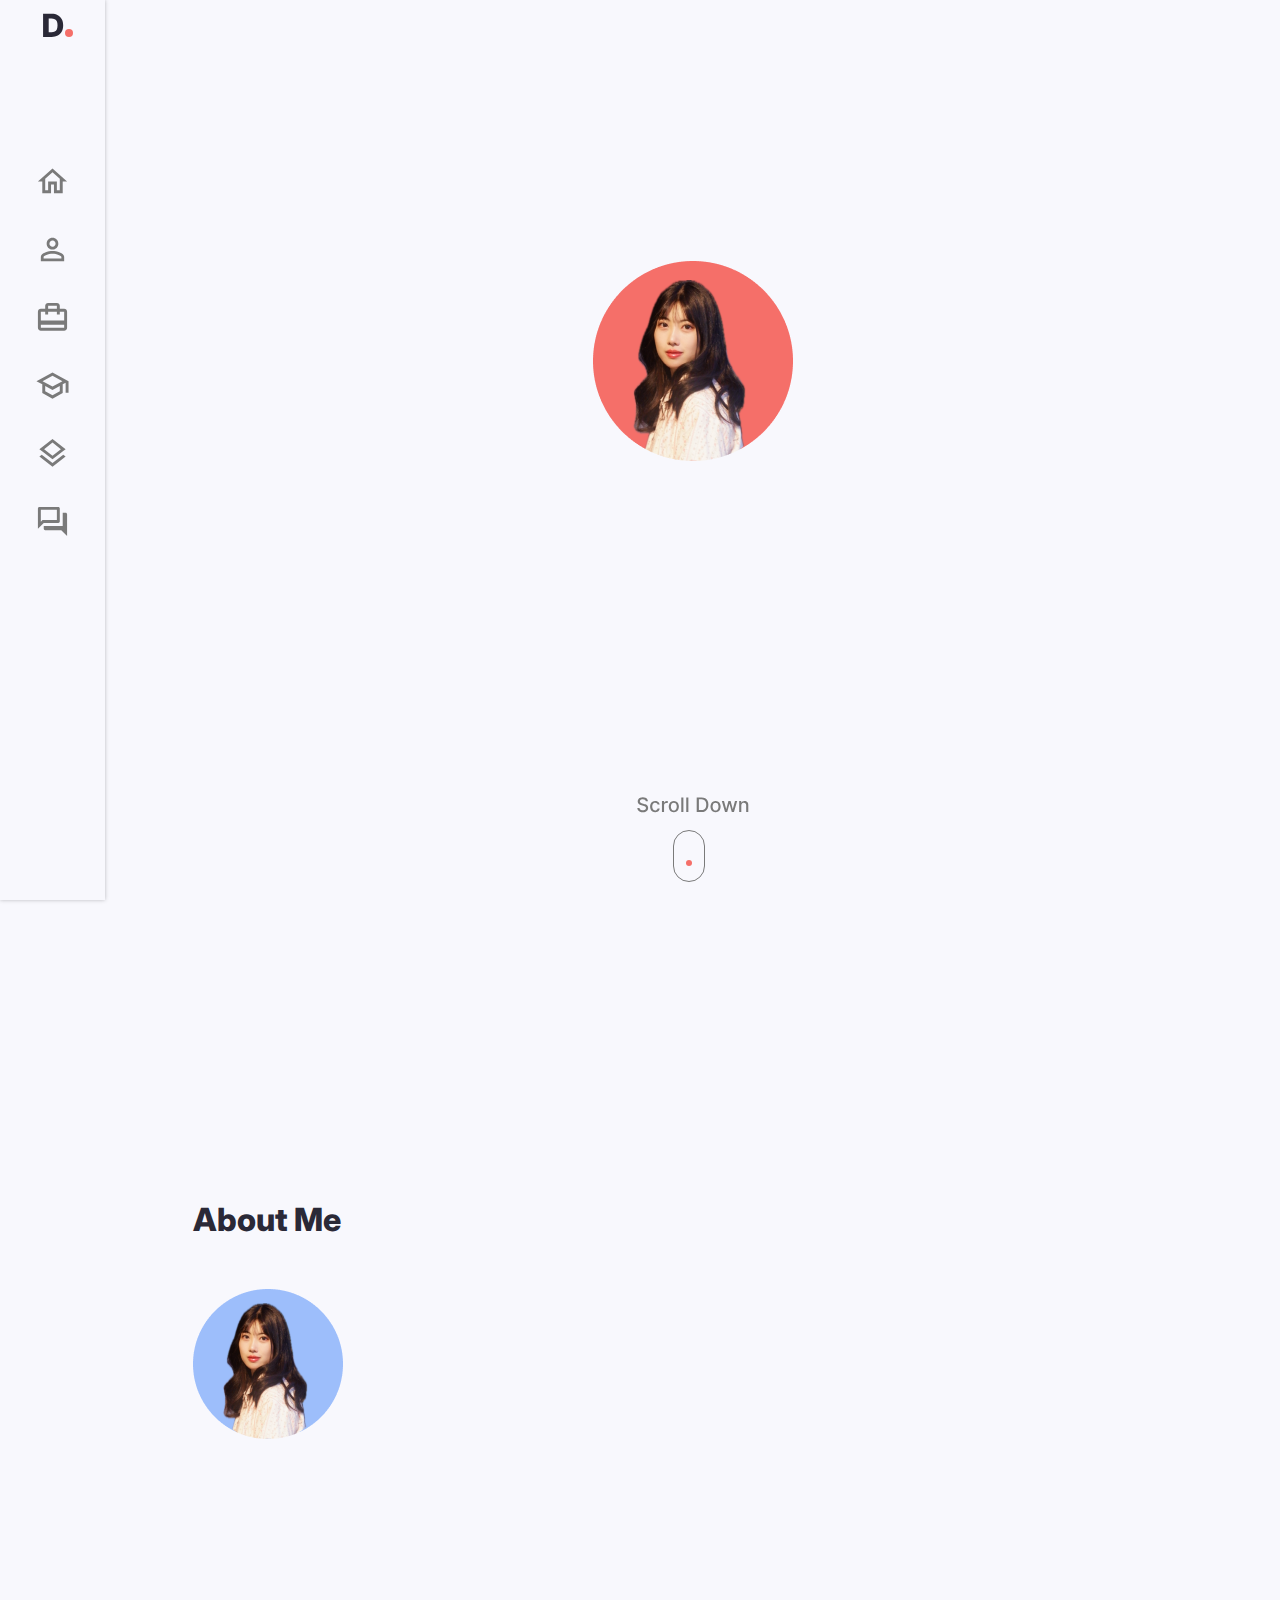
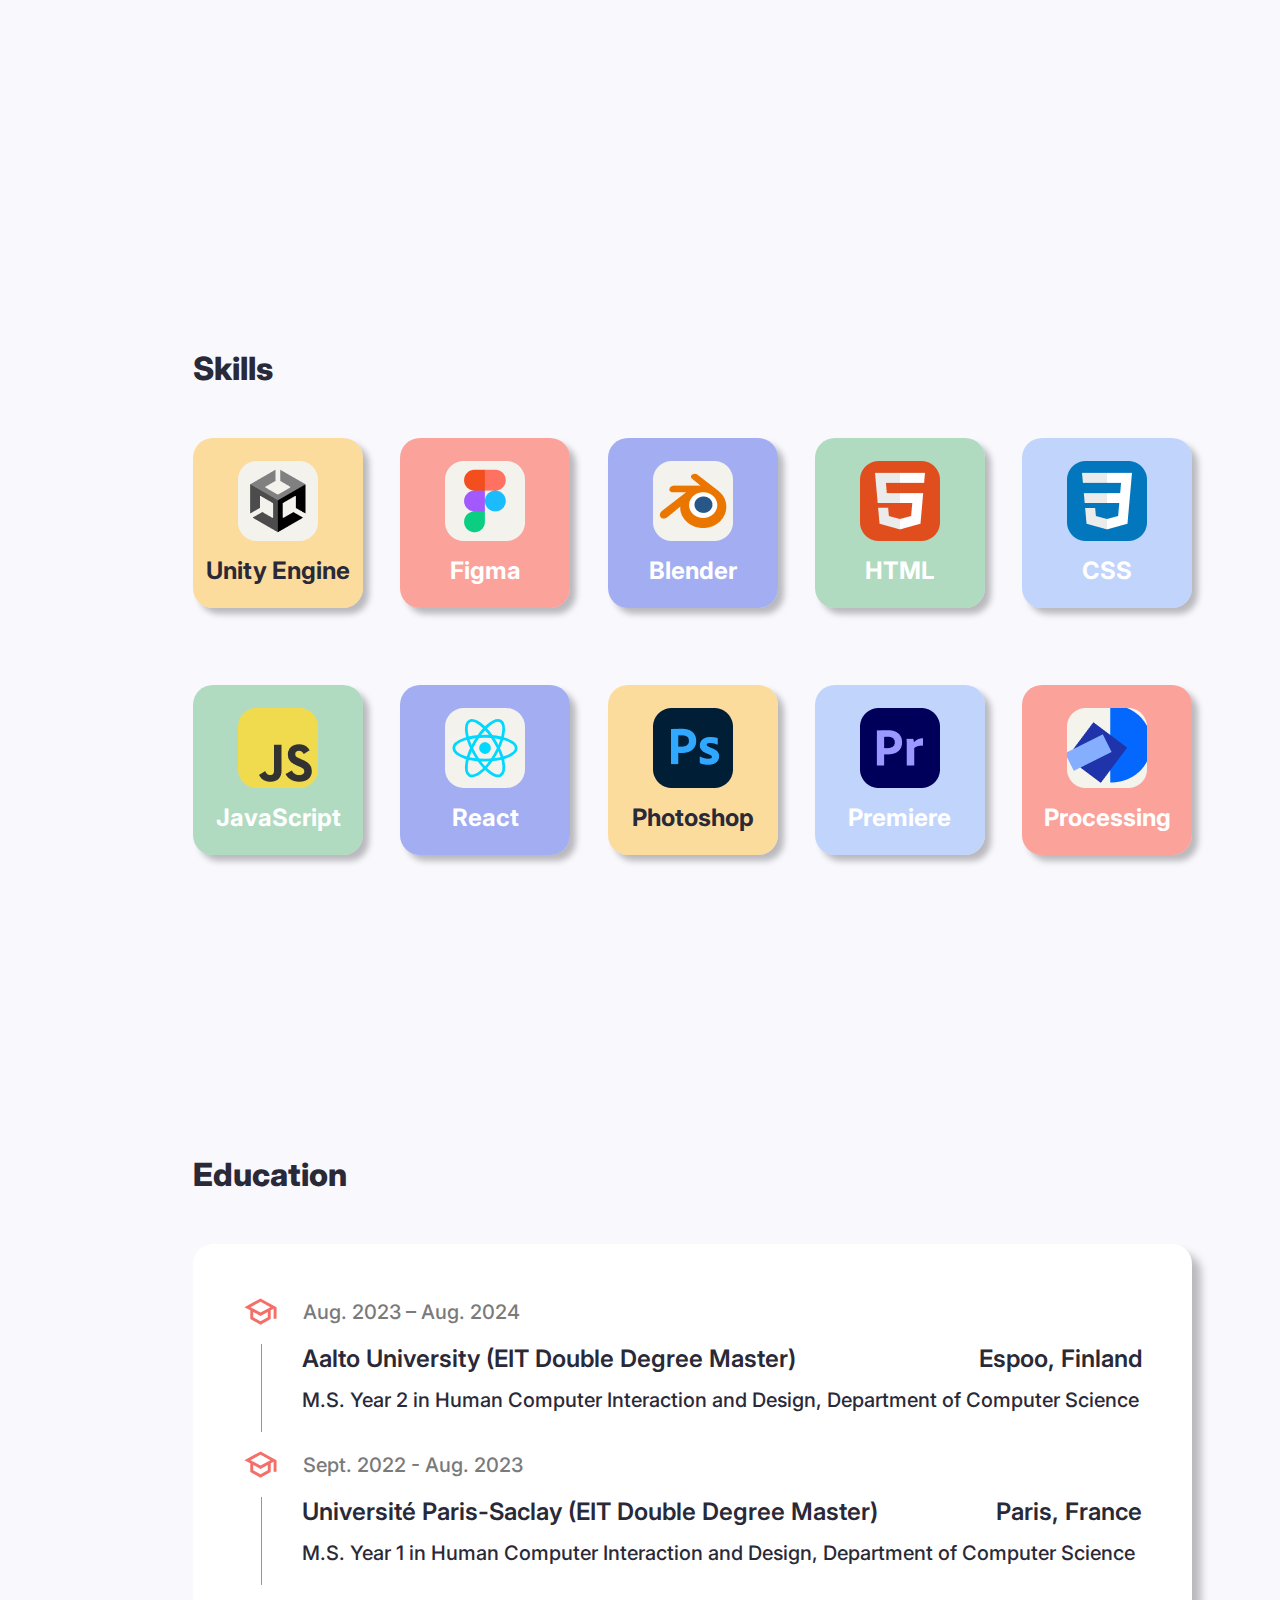
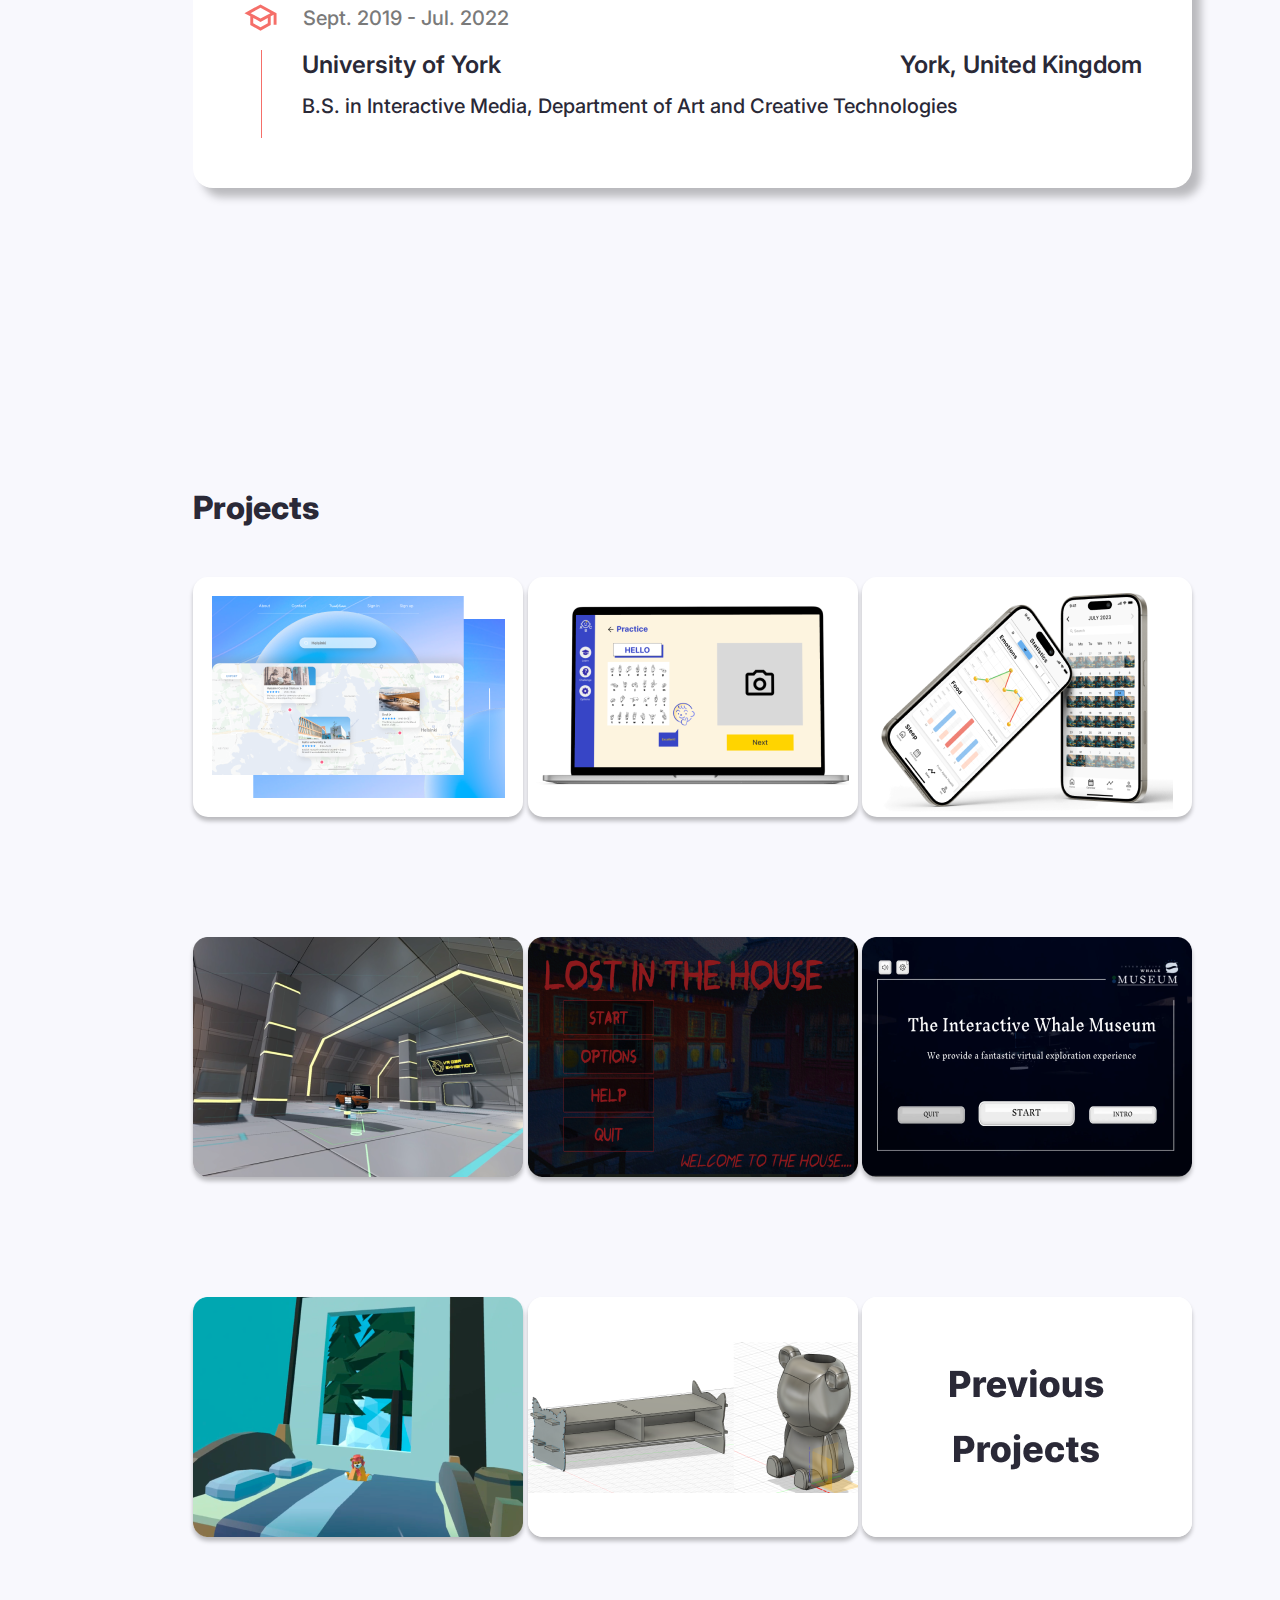
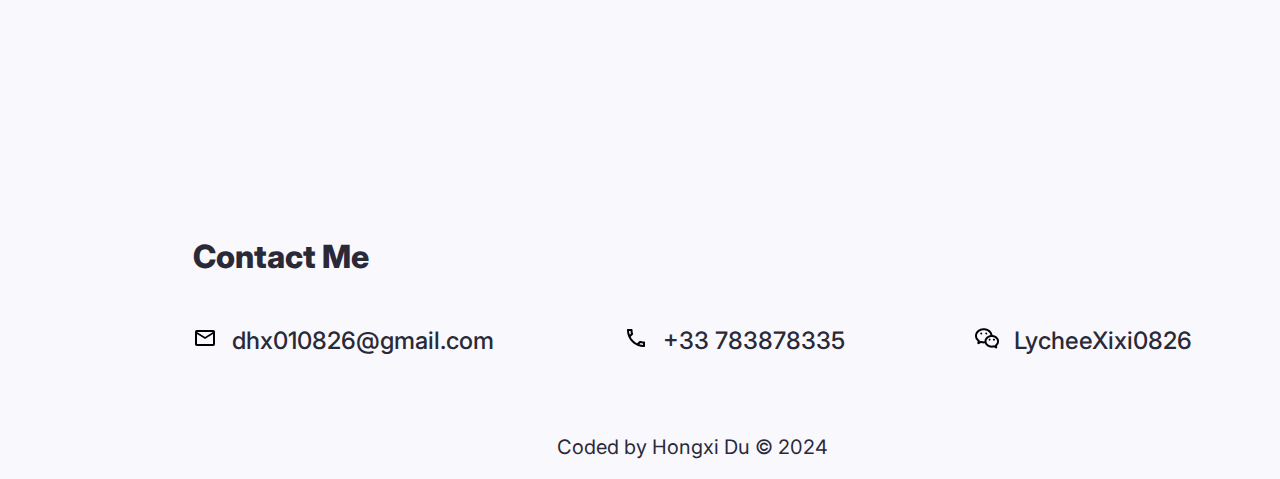
==== commit c0dba819: "media queries and new projects" ====
--- a/index.html
+++ b/index.html
@@ -3,7 +3,7 @@
 <head>
     <meta charset="UTF-8">
     <meta name="viewport" content="width=device-width, initial-scale=1.0">
-    <title>Hongxi's Portfolio</title>
+    <title>Hongxi's Portfolio Website</title>
     <link rel="stylesheet" href="styles.css">
     <link href="https://fonts.googleapis.com/css2?family=Inter:wght@100;200;300;400;500;600;700;800;900&display=swap"
         rel="stylesheet">
@@ -353,6 +353,27 @@
                             </a>
                         </div>
                     </div>
+                    <div class="projects-block">
+                        <div class="project">
+                            <a href="island.html">
+                                <img src="portfolio icons/project7.png" alt="Project-Travelplan">
+                            </a>
+                        </div>
+                    </div>
+                    <div class="projects-block">
+                        <div class="project">
+                            <a href="fabrication.html">
+                                <img src="portfolio icons/project8.png" alt="Project-Travelplan">
+                            </a>
+                        </div>
+                    </div>
+                    <div class="projects-block">
+                        <div class="project">
+                            <a href="others.html">
+                                <img src="portfolio icons/project9.png" alt="Project-Travelplan">
+                            </a>
+                        </div>
+                    </div>
                 </div>
             </div>
         </section>
--- a/styles.css
+++ b/styles.css
@@ -665,11 +665,11 @@
     display: flex;
     text-decoration: none;
     width: fit-content;
+
 }
 
 .img-wrapper :hover .visit-website {
     visibility: visible;
-
 }
 
 .travelplan-photo {
@@ -731,7 +731,7 @@
     margin-bottom: 20px;
 }
 
-@media only screen and (max-width: 1024px) {
+@media only screen and (max-width: 1200px) {
     .title {
         color: #2A2937;
         font-family: Inter;
@@ -871,4 +871,343 @@
     .footer-1 {
         font-size: 16px;
     }
+
+    .project-subtitle {
+        color: #2A2937;
+        font-family: Inter;
+        font-size: 20px;
+        font-style: normal;
+        font-weight: 600;
+        line-height: normal;
+        margin-bottom: 40px;
+    }
+
+    .project-text {
+        color: #2A2937;
+        font-family: Inter;
+        font-size: 16px;
+        font-style: normal;
+        font-weight: 500;
+        line-height: normal;
+        margin-bottom: 30px;
+    }
+}
+
+@media only screen and (max-width:768px) {
+    .title {
+        color: #2A2937;
+        font-family: Inter;
+        font-size: 28px;
+        font-style: normal;
+        font-weight: 800;
+        line-height: normal;
+        margin-bottom: 50px;
+    }
+
+    .about-container {
+        margin-top: 300px;
+        display: flex;
+        flex-direction: column;
+        height: fit-content;
+    }
+
+    .about-right {
+        width: auto;
+    }
+
+    .about-right-background {
+        border-radius: 16px;
+        padding-left: 35px;
+        padding-right: 35px;
+        padding-bottom: 50px;
+        padding-top: 50px;
+    }
+
+    .des-text {
+        font-size: 16px;
+    }
+
+    .bar-title {
+        font-size: 12px;
+    }
+
+    .bar-grey {
+        width: 200px;
+    }
+
+    .percentage {
+        font-size: 12px;
+    }
+
+    .des-button {
+        font-size: 16px;
+        font-style: normal;
+        font-weight: 700;
+        line-height: 30px;
+        border: none;
+        width: 150px;
+        height: 45px;
+    }
+
+    .skill-blocks {
+        display: grid;
+        grid-template-columns: repeat(3, auto);
+        grid-template-rows: repeat(4, auto);
+        justify-content: space-between;
+        row-gap: 20px;
+        margin-right: 0%;
+    }
+
+    .block-yellow {
+        width: 150px;
+        height: 150px;
+    }
+
+    .block-red {
+        width: 150px;
+        height: 150px;
+    }
+
+    .block-blue {
+        width: 150px;
+        height: 150px;
+    }
+
+    .block-green {
+        width: 150px;
+        height: 150px;
+    }
+
+    .block-lightblue {
+        width: 150px;
+        height: 150px;
+    }
+
+    .skills-text-black {
+        font-size: 20px;
+    }
+
+    .skills-text {
+        font-size: 20px;
+    }
+
+    .edu-time {
+        font-size: 16px;
+    }
+
+    .section-middle p {
+        font-size: 20px;
+        padding-bottom: 10px;
+    }
+
+    .section-middle {
+        flex-direction: column;
+    }
+
+    .edu-description {
+        font-size: 16px;
+    }
+
+    .projects-blocks {
+        grid-template-columns: repeat(2, auto);
+        column-gap: 10px;
+        row-gap: 30px;
+    }
+
+    .projects-block {
+        width: 250px;
+        height: auto;
+    }
+
+    .project img {
+        width: 100%;
+        height: 100%;
+    }
+
+    .contact-sections {
+        display: flex;
+        flex-direction: column;
+        justify-content: space-between;
+    }
+
+    .contact-text {
+        font-size: 20px;
+        margin-left: 10px;
+        margin-bottom: 10px;
+    }
+
+    .footer-1 {
+        font-size: 16px;
+    }
+
+    .project-subtitle {
+        color: #2A2937;
+        font-family: Inter;
+        font-size: 20px;
+        font-style: normal;
+        font-weight: 600;
+        line-height: normal;
+        margin-bottom: 40px;
+    }
+
+    .project-text {
+        color: #2A2937;
+        font-family: Inter;
+        font-size: 16px;
+        font-style: normal;
+        font-weight: 500;
+        line-height: normal;
+        margin-bottom: 30px;
+    }
+}
+
+@media only screen and (max-width: 500px) {
+    .navbar-container {
+        width: 100%;
+        z-index: 1000;
+        padding-top: 10px;
+        padding-bottom: 10px;
+        background-color: #FBF8FD;
+    }
+
+    .navbar {
+        flex-direction: row;
+        width: fit-content;
+        height: fit-content;
+        align-items: center;
+        box-shadow: none;
+    }
+    
+    .logo {
+        margin-right: 15px;
+        margin-bottom: 0px;
+        display: flex;
+        align-items: center;
+    }
+    
+    .nav-icon {
+        margin-right: 15px;
+        margin-bottom: 0px;
+        display: flex;
+        align-items: center;
+    }
+
+    .home-container {
+        width: 100%;
+        margin-left: 0;
+    }
+
+    .container-offset {
+        width: 100%;
+        margin-left: 5px;
+    }
+
+    .about-container {
+        margin-top: 300px;
+        display: flex;
+        flex-direction: column;
+        height: fit-content;
+    }
+
+    .edu-block {
+        width: fit-content;
+    }
+
+    .profile img {
+        width: 170px;
+        height: auto;
+    }
+
+    .profile-title {
+        font-size: 22px;
+    }
+
+    .profile-description {
+        font-size: 18px;
+    }
+
+    .scroll-container img {
+        width: 95px;
+        height: auto;
+    }
+
+    .title {
+        font-size: 24px;
+    }
+
+    .about-right-background {
+        flex-direction: column;
+    }
+
+    .about-description {
+        width: fit-content;
+        margin-bottom: 30px;
+    }
+
+    .bar {
+        margin-bottom: 10px;
+    }
+
+    .skill-blocks {
+        display: grid;
+        grid-template-columns: repeat(3, auto);
+        justify-content: space-between;
+        row-gap: 20px;
+        margin-right: 0%;
+    }
+
+    .block-yellow {
+        width: 120px;
+        height: 120px;
+    }
+
+    .block-blue {
+        width: 120px;
+        height: 120px;
+    }
+
+    .block-green {
+        width: 120px;
+        height: 120px;
+    }
+
+    .block-red {
+        width: 120px;
+        height: 120px;
+    }
+
+    .block-lightblue {
+        width: 120px;
+        height: 120px;
+    }
+
+    .skills-text-black {
+        font-size: 16px;
+    }
+
+    .skills-text {
+        font-size: 16px;
+    }
+
+    .skills-logo img {
+        width: 60px;
+        height: auto;
+    }
+
+    .projects-block {
+        width: 180px;
+        height: auto;
+    }
+
+    .contact-text {
+        font-size: 18px;
+        margin-left: 10px;
+        margin-bottom: 10px;
+    }
+
+    .project-container {
+        margin-left: 50px;
+        margin-right: 50px;
+        margin-top: 50px;
+    }
 }